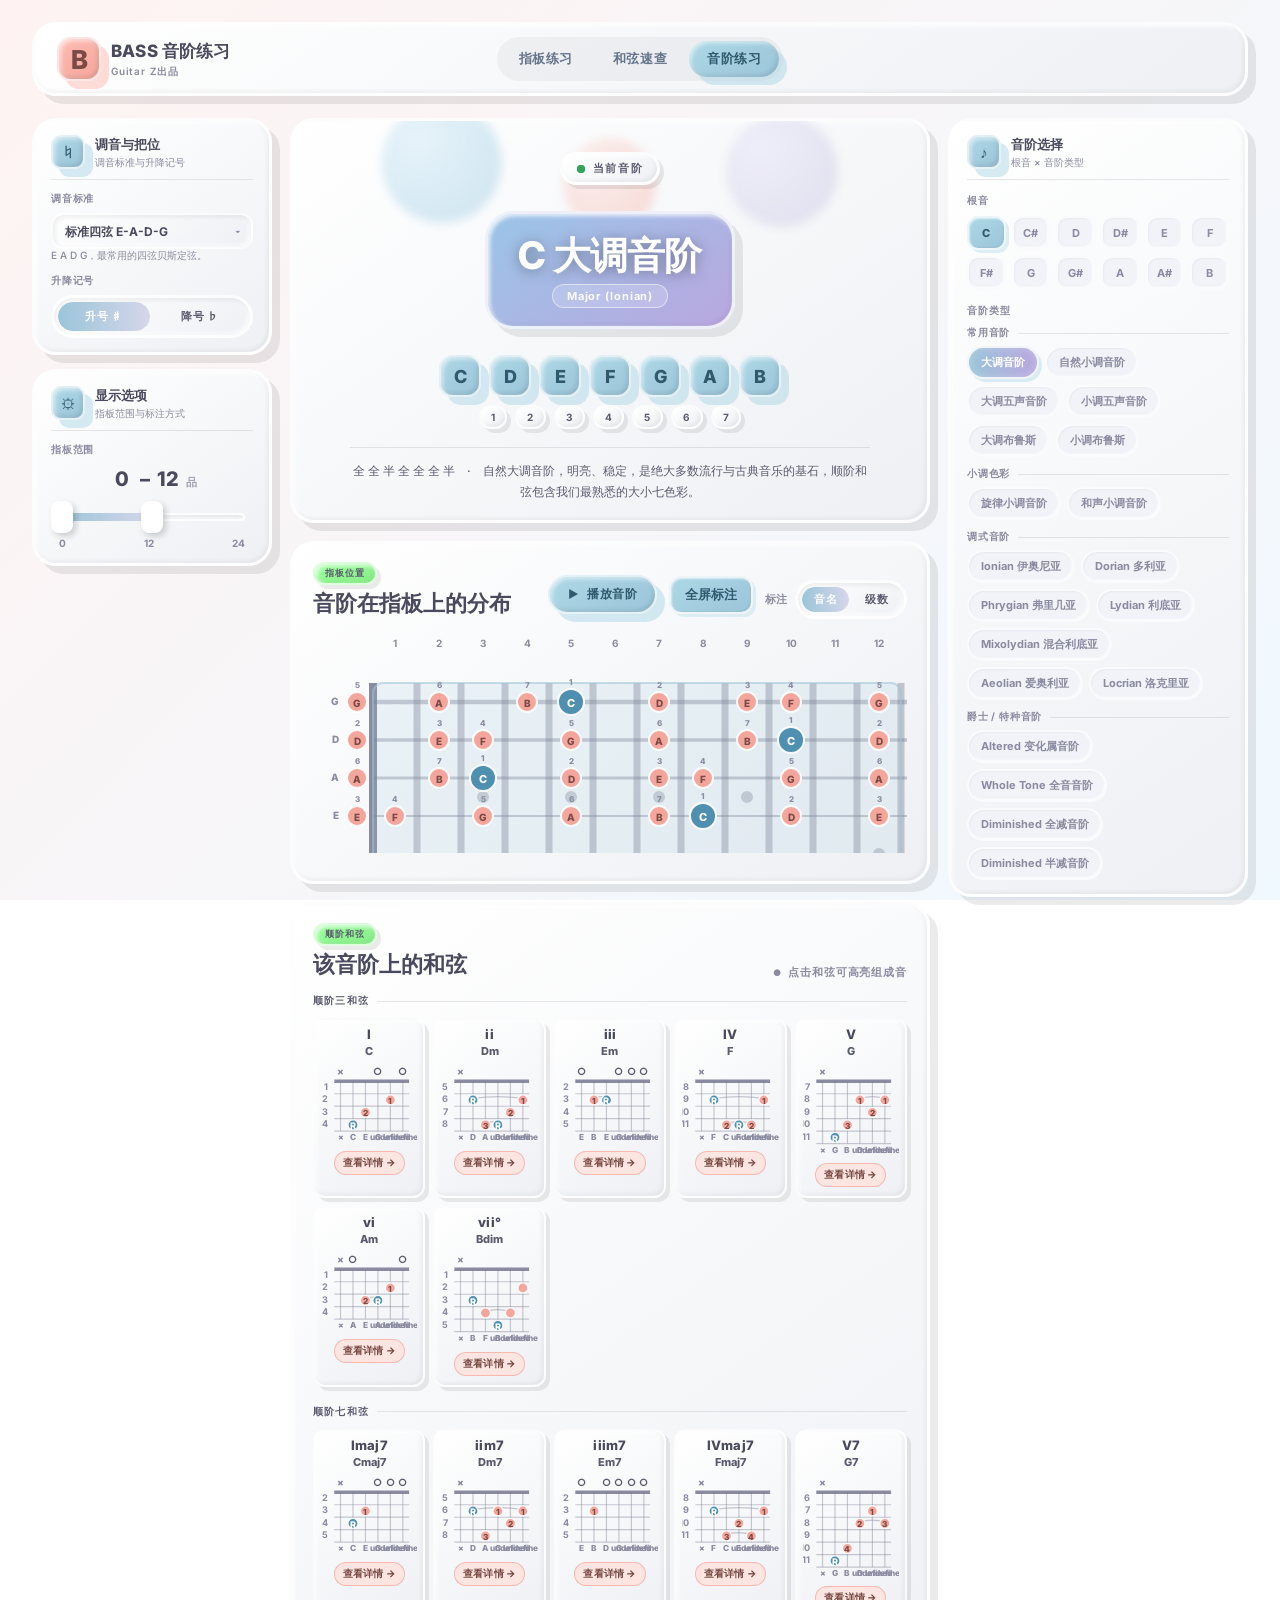
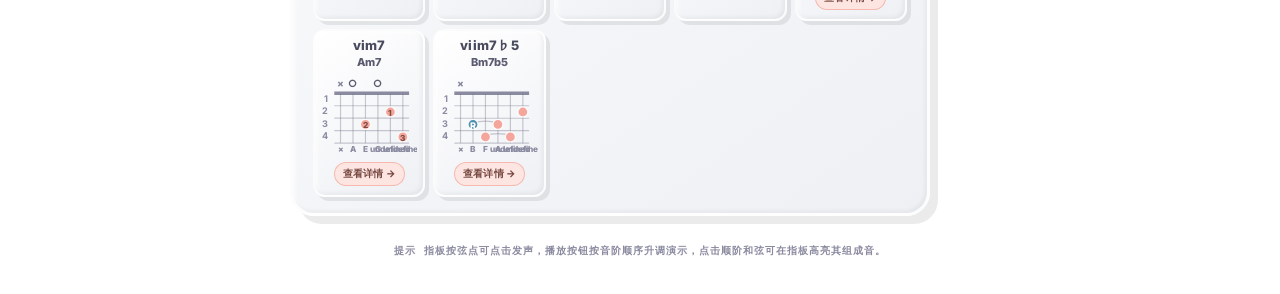
==== scales.html @ ee055e01 "feat: 四弦贝斯指板记忆站（指板/和弦音琶音/音阶三页） - 沿用吉他站交互模式（乱序找音、点按练习、自动评分、限时分模式） - 指板：4 弦标准 E-A-D-G（含空弦和 0–24 品），5 弦" ====
<!doctype html>
<html lang="zh-CN">
  <head>
    <meta charset="UTF-8" />
    <meta name="viewport" content="width=device-width, initial-scale=1.0" />
    <meta name="theme-color" content="#fef3f2" />
    <title>BASS 音阶练习</title>
    <link rel="icon" href="data:image/svg+xml,%3Csvg xmlns='http://www.w3.org/2000/svg' viewBox='0 0 32 32'%3E%3Crect x='1' y='1' width='30' height='30' rx='7' fill='%23fef3f2' stroke='%23cdd3e0' stroke-width='2'/%3E%3Ctext x='16' y='23' text-anchor='middle' font-family='Arial' font-weight='bold' font-size='20' fill='%236fa8c4'%3ES%3C/text%3E%3C/svg%3E" />
    <link rel="preconnect" href="https://fonts.googleapis.com" />
    <link rel="preconnect" href="https://fonts.gstatic.com" crossorigin />
    <link href="https://fonts.googleapis.com/css2?family=Inter:wght@300;400;500;600;700;800&display=swap" rel="stylesheet" />
    <link rel="stylesheet" href="chord-styles.css?v=13" />
    <link rel="stylesheet" href="scale-styles.css?v=6" />
    <link rel="stylesheet" href="fretboard-fullscreen.css?v=4" />
  </head>
  <body>
    <main class="app-shell">
      <header class="topbar reveal fade-in">
        <a class="brand" href="scales.html" aria-label="音阶练习首页">
          <span class="brand-mark" aria-hidden="true">B</span>
          <span>
            <strong>BASS 音阶练习</strong>
            <small>Guitar Z出品</small>
          </span>
        </a>
        <nav class="tool-nav tabs" aria-label="工具导航">
          <a class="tool-tab" href="index.html">指板练习</a>
          <a class="tool-tab" href="chords.html">和弦速查</a>
          <a class="tool-tab active" href="scales.html" aria-current="page">音阶练习</a>
        </nav>
      </header>

      <!-- 三栏布局：左控制 → 中主区 → 右音阶选择 -->
      <div class="chords-layout">
        <!-- 左栏：调音与把位 + 显示选项 -->
        <aside class="layout-left reveal" aria-label="设置">
          <article class="control-card brutal-shadow">
            <div class="control-title-row">
              <div class="control-icon" aria-hidden="true">♮</div>
              <div>
                <h2>调音与把位</h2>
                <p>调音标准与升降记号</p>
              </div>
            </div>
            <div class="setting-block">
              <label class="setting-label" for="tuningSelect">调音标准</label>
              <div class="clay-select-wrap">
                <select id="tuningSelect" class="clay-select" aria-label="调音标准">
                  <option value="standard">标准四弦 E-A-D-G</option>
                  <option value="fiveString">五弦贝斯 B-E-A-D-G</option>
                  <option value="dropD">Drop D · D-A-D-G</option>
                  <option value="lowC">Low C · C-G-D-A</option>
                  <option value="eb">半音降调 · E♭-A♭-D♭-G♭</option>
                </select>
              </div>
              <p class="tuning-desc" id="tuningDesc">E A D G，最常用的四弦贝斯定弦。</p>
            </div>
            <div class="setting-block">
              <span class="setting-label">升降记号</span>
              <div class="segmented" id="accidentalSwitch" role="group" aria-label="升降记号">
                <button type="button" data-acc="sharp" class="active" aria-pressed="true">升号 ♯</button>
                <button type="button" data-acc="flat" aria-pressed="false">降号 ♭</button>
              </div>
            </div>
          </article>

          <article class="control-card brutal-shadow">
            <div class="control-title-row">
              <div class="control-icon" aria-hidden="true">⚙</div>
              <div>
                <h2>显示选项</h2>
                <p>指板范围与标注方式</p>
              </div>
            </div>
            <div class="setting-block">
              <span class="setting-label">指板范围</span>
              <div class="fret-range-slider" role="group" aria-label="指板范围选择">
                <div class="range-values" aria-live="polite">
                  <span id="fretRangeMin">0</span>
                  <span>–</span>
                  <span id="fretRangeMax">12</span>
                  <span>品</span>
                </div>
                <div class="range-track-wrap">
                  <div class="range-track-bg"></div>
                  <div class="range-track-fill" id="fretRangeFill"></div>
                  <input type="range" id="fretRangeMinInput" min="0" max="24" value="0" step="1" aria-label="起始品格" />
                  <input type="range" id="fretRangeMaxInput" min="0" max="24" value="12" step="1" aria-label="结束品格" />
                </div>
                <div class="range-labels">
                  <span>0</span>
                  <span>12</span>
                  <span>24</span>
                </div>
              </div>
            </div>
          </article>
        </aside>

        <!-- 主栏：当前音阶 + 指板 + 顺阶和弦 -->
        <div class="layout-main">
          <!-- 当前音阶主视觉 -->
          <section class="hero-card reveal fade-in brutal-shadow-lg" aria-labelledby="scale-name">
            <div class="hero-orbs" aria-hidden="true">
              <span class="orb orb-1"></span>
              <span class="orb orb-2"></span>
              <span class="orb orb-3"></span>
            </div>
            <p class="eyebrow reveal fade-in stagger-1"><span class="pulse-dot"></span>当前音阶</p>
            <div class="chord-name-card scale-in stagger-2" aria-live="polite">
              <span id="scaleName">C 大调音阶</span>
              <small id="scaleEn">Major (Ionian)</small>
            </div>
            <div class="chord-info">
              <div class="tone-chips" id="noteChips" aria-label="音阶音名"></div>
              <div class="interval-chips" id="degreeChips" aria-label="音阶级数"></div>
            </div>
            <p class="theory-desc" id="theoryDesc"></p>
          </section>

          <!-- 指板图 -->
          <section class="fretboard-section brutal-shadow reveal" aria-labelledby="scale-fretboard-title">
            <div class="section-heading">
              <div>
                <p class="section-kicker" id="fbKicker">指板位置</p>
                <h1 id="scale-fretboard-title">音阶在指板上的分布</h1>
              </div>
              <div class="scale-actions">
                <button class="play-btn brutal-shadow brutal-shadow-hover" id="playButton" type="button" aria-label="播放音阶">
                  <span class="play-icon" aria-hidden="true">▶</span>
                  <span class="play-label">播放音阶</span>
                </button>
                <button class="fb-fullscreen-btn brutal-shadow brutal-shadow-hover" id="fbFullscreenBtn" type="button" aria-label="全屏标注">
                  全屏标注
                </button>
                <div class="fretboard-label-switch">
                  <span class="fretboard-label-title">标注</span>
                  <div class="segmented" id="labelSwitch" role="group" aria-label="指板标注方式">
                    <button type="button" data-label="note" class="active" aria-pressed="true">音名</button>
                    <button type="button" data-label="degree" aria-pressed="false">级数</button>
                  </div>
                </div>
              </div>
            </div>

            <div class="fretboard-scroll" id="fretboardScroll" tabindex="0" aria-label="吉他指板，可横向滚动，点击任意位置发声">
              <div class="fretboard-wrap">
                <div class="fret-numbers" id="fretNumbers"></div>
                <div class="fretboard" id="scaleFretboard"></div>
              </div>
            </div>
          </section>

          <!-- 顺阶和弦 -->
          <section class="fretboard-section diatonic-section brutal-shadow reveal" aria-labelledby="diatonic-title">
            <div class="section-heading">
              <div>
                <p class="section-kicker">顺阶和弦</p>
                <h1 id="diatonic-title">该音阶上的和弦</h1>
              </div>
              <div class="answer-status" id="diatonicHint" aria-live="polite">
                <span aria-hidden="true">●</span>
                <span id="diatonicHintText">点击和弦可高亮组成音</span>
              </div>
            </div>

            <div class="diatonic-block">
              <h2 class="diatonic-subtitle">顺阶三和弦</h2>
              <div class="diatonic-grid" id="triadGrid" aria-label="顺阶三和弦"></div>
            </div>
            <div class="diatonic-block">
              <h2 class="diatonic-subtitle">顺阶七和弦</h2>
              <div class="diatonic-grid" id="seventhGrid" aria-label="顺阶七和弦"></div>
            </div>
          </section>
        </div>

        <!-- 右栏：音阶选择（根音 × 音阶类型） -->
        <aside class="layout-right reveal" aria-label="音阶选择">
          <article class="control-card chords-list-card brutal-shadow">
            <div class="control-title-row">
              <div class="control-icon" aria-hidden="true">♪</div>
              <div>
                <h2>音阶选择</h2>
                <p>根音 × 音阶类型</p>
              </div>
            </div>
            <div class="selector-block">
              <span class="selector-label">根音</span>
              <div class="root-buttons" id="rootButtons" role="group" aria-label="根音选择"></div>
            </div>
            <div class="selector-block">
              <span class="selector-label">音阶类型</span>
              <div class="type-groups" id="scaleGroups"></div>
            </div>
          </article>
        </aside>
      </div>

      <footer class="reveal fade-in">
        <span>提示</span>
        指板按弦点可点击发声，播放按钮按音阶顺序升调演示，点击顺阶和弦可在指板高亮其组成音。
      </footer>
    </main>

    <script src="chord-engine.js?v=3"></script>
    <script src="scale-app.js?v=11"></script>
    <script src="fretboard-annotate.js?v=7"></script>
    <script>
      // 全屏标注入口
      (function () {
        var btn = document.getElementById('fbFullscreenBtn');
        if (!btn || !window.FretboardAnnotate) return;
        btn.addEventListener('click', function () {
          var svg = document.querySelector('#scaleFretboard svg');
          if (!svg) return;
          var titleEl = document.getElementById('scaleName');
          var title = titleEl ? titleEl.textContent.trim() : '音阶在指板上的分布';
          window.FretboardAnnotate.open(svg, title);
        });
      })();

      // 滚动触发入场动画：进入视口时添加 .in-view（播放一次）
      (function () {
        var nodes = document.querySelectorAll('.reveal');
        var reduce = window.matchMedia('(prefers-reduced-motion: reduce)').matches;
        if (reduce || !('IntersectionObserver' in window)) {
          nodes.forEach(function (el) { el.classList.add('in-view'); });
          return;
        }
        var io = new IntersectionObserver(function (entries) {
          entries.forEach(function (entry) {
            if (entry.isIntersecting) {
              entry.target.classList.add('in-view');
              io.unobserve(entry.target);
            }
          });
        }, { threshold: 0.12, rootMargin: '0px 0px -6% 0px' });
        nodes.forEach(function (el) { io.observe(el); });
      })();
    </script>
  </body>
</html>
---- chord-styles.css ----
/* ============================================================
   GUITAR 和弦速查 — Claymorphism 黏土拟态浅色主题
   与「GUITAR 指板记忆」（styles.css）保持同一套设计语言：
   浅桃→浅蓝页面渐变 + 白→浅灰中性黏土卡片 + 四色柔和彩色黏土
   （柔桃 / 宝宝蓝 / 薄荷 / 丁香）
   双重阴影 + 大圆角 + 3px 白边；hover 上浮、active 下压。
   ============================================================ */

:root {
  color-scheme: light;

  /* 页面背景：浅桃 → 浅蓝 */
  --bg: linear-gradient(135deg, #fef3f2 0%, #f0f9ff 100%);

  /* 中性黏土（卡片 / 导航栏基础） */
  --surface: linear-gradient(145deg, #ffffff, #eef0f4);

  /* 四种柔和低饱和彩色黏土 */
  --surface-pink: linear-gradient(145deg, #FDBCB4, #f5a69c);
  --surface-blue: linear-gradient(145deg, #ADD8E6, #9bc5d9);
  --surface-mint: linear-gradient(145deg, #98FF98, #88ef88);
  --surface-lilac: linear-gradient(145deg, #E6E6FA, #d6d6ea);

  --clay-border: 3px solid rgba(255, 255, 255, 0.8);
  --clay-border-sm: 2px solid rgba(255, 255, 255, 0.7);

  --shadow-clay:
    8px 8px 0 rgba(0, 0, 0, 0.08),
    inset -2px -2px 4px rgba(0, 0, 0, 0.05),
    inset 2px 2px 4px rgba(255, 255, 255, 0.8);
  --shadow-clay-lift:
    10px 10px 0 rgba(0, 0, 0, 0.08),
    inset -2px -2px 4px rgba(0, 0, 0, 0.05),
    inset 2px 2px 4px rgba(255, 255, 255, 0.8);
  --shadow-clay-sm:
    4px 4px 0 rgba(0, 0, 0, 0.08),
    inset -2px -2px 4px rgba(0, 0, 0, 0.05),
    inset 2px 2px 4px rgba(255, 255, 255, 0.8);

  --shadow-clay-pink:
    8px 8px 0 rgba(253, 188, 180, 0.5),
    inset -2px -2px 4px rgba(0, 0, 0, 0.1),
    inset 2px 2px 4px rgba(255, 255, 255, 0.6);
  --shadow-clay-blue:
    8px 8px 0 rgba(173, 216, 230, 0.5),
    inset -2px -2px 4px rgba(0, 0, 0, 0.1),
    inset 2px 2px 4px rgba(255, 255, 255, 0.6);
  --shadow-clay-mint:
    8px 8px 0 rgba(152, 255, 152, 0.5),
    inset -2px -2px 4px rgba(0, 0, 0, 0.1),
    inset 2px 2px 4px rgba(255, 255, 255, 0.6);
  --shadow-clay-lilac:
    8px 8px 0 rgba(230, 230, 250, 0.5),
    inset -2px -2px 4px rgba(0, 0, 0, 0.1),
    inset 2px 2px 4px rgba(255, 255, 255, 0.6);

  /* 文字（深灰，绝不用白字） */
  --text: #4a4a5e;
  --text-2: #5b5b70;
  --text-3: #8a8aa0;

  /* 强调色 */
  --blue: #6fa8c4;
  --blue-400: #4f8fb0;
  --purple: #a855f7;
  --purple-400: #8b3fd1;
  --pink: #f5a69c;
  --green: #2fa45a;

  /* 和弦图用色 */
  --root-fill: #4f8fb0;      /* 根音点：深蓝 */
  --tone-fill: #f5a69c;      /* 和弦音点：柔桃 */
  --tone-ink: #7a4a44;
  --diagram-line: rgba(120, 120, 140, 0.4);
  --nut-fill: #8a8aa0;

  --radius-card: 24px;
  --radius-btn: 18px;
  --radius-pill: 999px;

  --font: "Inter", "PingFang SC", "Microsoft YaHei", "Hiragino Sans GB", sans-serif;
}

* { box-sizing: border-box; }

html { scroll-behavior: smooth; }

body {
  margin: 0;
  min-width: 320px;
  max-width: 100%;
  overflow-x: hidden;
  min-height: 100vh;
  color: var(--text-2);
  background: var(--bg);
  background-attachment: fixed;
  font-family: var(--font);
  font-weight: 500;
  -webkit-font-smoothing: antialiased;
  text-rendering: optimizeLegibility;
}

button, input, select { font: inherit; }
button { color: inherit; cursor: pointer; }
[hidden] { display: none !important; }

.sr-only {
  position: absolute; width: 1px; height: 1px; padding: 0; margin: -1px;
  overflow: hidden; clip: rect(0, 0, 0, 0); white-space: nowrap; border: 0;
}

.brutal-shadow { box-shadow: var(--shadow-clay); }
.brutal-shadow-lg { box-shadow: var(--shadow-clay); }
.brutal-shadow-hover { transition: transform .25s ease, box-shadow .25s ease; }

.app-shell {
  position: relative;
  width: 100%;
  max-width: 100%;
  margin: 0;
  padding: 22px 32px 24px;
}

/* ===================== 顶栏 ===================== */
.topbar {
  display: grid;
  grid-template-columns: 1fr auto 1fr;
  align-items: center;
  gap: 8px;
  min-height: 54px;
  padding: 9px 16px;
  margin-bottom: 18px;
  background: var(--surface);
  border: var(--clay-border);
  border-radius: var(--radius-card);
  box-shadow: var(--shadow-clay);
}
.brand { justify-self: start; }
.tool-nav { justify-self: center; }

.brand {
  display: flex;
  gap: 10px;
  align-items: center;
  color: var(--text);
  text-decoration: none;
}

.brand-mark {
  display: grid;
  width: 36px;
  height: 36px;
  place-items: center;
  color: #7a4a44;
  background: var(--surface-pink);
  border: var(--clay-border-sm);
  border-radius: 12px;
  font-size: 20px;
  font-weight: 800;
  box-shadow: var(--shadow-clay-pink);
}

.brand strong, .brand small { display: block; }
.brand strong { font-size: 14px; font-weight: 800; letter-spacing: 0.01em; color: var(--text); }
.brand small { margin-top: 2px; font-size: 9px; font-weight: 600; color: var(--text-3); letter-spacing: 0.08em; }

.tool-nav { display: flex; align-items: center; gap: 8px; }
.tool-link {
  display: inline-flex;
  align-items: center;
  gap: 6px;
  padding: 8px 14px;
  color: #2f5a6e;
  background: var(--surface-blue);
  border: var(--clay-border-sm);
  border-radius: var(--radius-pill);
  font-size: 11px;
  font-weight: 700;
  letter-spacing: 0.04em;
  text-decoration: none;
  box-shadow: var(--shadow-clay-blue);
  transition: transform .2s ease, box-shadow .2s ease, filter .2s ease;
}
.tool-link:hover { transform: translateY(-2px); filter: brightness(1.05); }
.tool-link:active { transform: translateY(1px); }
.tool-link:focus-visible { outline: 3px solid var(--purple-400); outline-offset: 2px; }

/* 顶栏双 Tab 切换器（指板练习 ↔ 和弦速查） */
.tool-nav.tabs {
  gap: 4px;
  padding: 4px;
  margin-right: 0;
  background: rgba(15, 23, 42, 0.04);
  border-radius: var(--radius-pill);
}
.tool-tab {
  display: inline-flex;
  align-items: center;
  justify-content: center;
  padding: 7px 16px;
  border-radius: var(--radius-pill);
  font-size: 12px;
  font-weight: 700;
  letter-spacing: 0.04em;
  color: #64748b;
  text-decoration: none;
  white-space: nowrap;
  transition: transform .2s ease, box-shadow .2s ease, filter .2s ease, background .2s ease, color .2s ease;
}
.tool-tab:hover { color: #2f5a6e; }
.tool-tab.active {
  color: #2f5a6e;
  background: var(--surface-blue);
  box-shadow: var(--shadow-clay-blue);
}
.tool-tab.active:hover { filter: brightness(1.05); }
.tool-tab:active { transform: translateY(1px); }
.tool-tab:focus-visible { outline: 3px solid var(--purple-400); outline-offset: 2px; }

@media (min-width: 1041px) {
  .topbar { min-height: 72px; padding: 12px 22px; margin-bottom: 22px; }
  .brand-mark { width: 44px; height: 44px; font-size: 26px; border-radius: 14px; }
  .brand strong { font-size: 17px; }
  .brand small { font-size: 10px; }
  .tool-link { padding: 9px 16px; font-size: 12px; }
  .tool-tab { padding: 9px 18px; font-size: 13px; }

  /* 三栏：随屏加宽放大侧栏与间距，与指板练习页保持同一套布局逻辑 */
  .chords-layout { grid-template-columns: minmax(260px, 300px) minmax(0, 1fr) minmax(260px, 300px); gap: 24px; }
  .layout-left { gap: 16px; }
  .control-card { padding: 16px 18px 14px; }
  .control-card h2 { font-size: 15px; }
  .section-heading h1 { font-size: 28px; }
  .fretboard-section { padding: 20px 26px 20px; }
}

/* 超宽屏：增加外边距呼吸感，并适度放大侧栏，与指板练习页一致 */
@media (min-width: 1600px) {
  .app-shell { padding: 26px 48px 28px; }
  .chords-layout { grid-template-columns: minmax(300px, 340px) minmax(0, 1fr) minmax(300px, 340px); gap: 32px; }
  .section-heading h1 { font-size: 32px; }
}

/* ===================== 当前和弦 Hero ===================== */
.chord-hero {
  position: relative;
  padding: 6px 0 18px;
  text-align: center;
  overflow: visible;
}

.hero-orbs {
  position: absolute;
  left: 0; right: 0; top: -30px;
  height: 320px;
  pointer-events: none;
  z-index: 0;
}
.orb {
  position: absolute;
  border-radius: 50%;
  filter: blur(5px);
  opacity: 0.5;
  will-change: transform;
}
.orb-1 { width: 120px; height: 120px; left: 14%; top: 10px; background: radial-gradient(circle at 30% 30%, #cfe8f5, #aed6ea 70%); animation: float 6s ease-in-out infinite; }
.orb-2 { width: 92px; height: 92px; left: 50%; margin-left: -46px; top: 46px; background: radial-gradient(circle at 30% 30%, #fbe0db, #f5c4bb 70%); animation: float 7s ease-in-out infinite 0.6s; }
.orb-3 { width: 112px; height: 112px; right: 14%; top: 22px; background: radial-gradient(circle at 30% 30%, #e4e2f7, #d2cfe9 70%); animation: float 6.5s ease-in-out infinite 1.2s; }

.eyebrow {
  position: relative;
  z-index: 1;
  display: inline-flex;
  align-items: center;
  gap: 8px;
  margin-bottom: 14px;
  padding: 6px 14px;
  color: var(--text-2);
  background: var(--surface);
  border: var(--clay-border);
  border-radius: var(--radius-pill);
  box-shadow: var(--shadow-clay-sm);
  font-size: 11px;
  font-weight: 700;
  letter-spacing: 0.14em;
  text-transform: uppercase;
}

.pulse-dot {
  display: inline-block;
  width: 8px; height: 8px;
  border-radius: 50%;
  background: var(--green);
  position: relative;
}
.pulse-dot::after {
  content: "";
  position: absolute;
  inset: 0;
  border-radius: 50%;
  background: var(--green);
  animation: pulse-ring 1.6s ease-out infinite;
}

.chord-name-card {
  position: relative;
  z-index: 1;
  display: inline-flex;
  flex-direction: column;
  align-items: center;
  justify-content: center;
  min-width: 300px;
  padding: 26px 44px 22px;
  color: #fff;
  background: linear-gradient(145deg, #9bc5e8, #b9a7e0);
  border: var(--clay-border);
  border-radius: 28px;
  box-shadow: var(--shadow-clay);
  transition: transform .3s ease, box-shadow .3s ease;
}
.chord-name-card:hover {
  transform: translateY(-6px) scale(1.02);
  box-shadow: var(--shadow-clay-lift);
}
.chord-name-card span {
  font-family: var(--font);
  font-size: 56px;
  line-height: 1;
  font-weight: 800;
  letter-spacing: -0.02em;
  text-shadow: 0 2px 14px rgba(0, 0, 0, 0.35);
}
.chord-name-card small {
  margin-top: 10px;
  padding: 4px 14px;
  color: rgba(255, 255, 255, 0.92);
  background: rgba(255, 255, 255, 0.18);
  border: 1px solid rgba(255, 255, 255, 0.5);
  border-radius: var(--radius-pill);
  font-size: 12px;
  font-weight: 700;
  letter-spacing: 0.1em;
}
.chord-name-card.pop span { animation: chord-pop 320ms ease; }

.chord-info {
  position: relative;
  z-index: 1;
  display: flex;
  flex-direction: column;
  align-items: center;
  gap: 8px;
  margin-top: 14px;
}

.tone-chips, .interval-chips { display: flex; flex-wrap: wrap; justify-content: center; gap: 8px; }
.tone-chips .chip {
  display: grid;
  place-items: center;
  min-width: 42px;
  height: 42px;
  padding: 0 12px;
  color: #2f5a6e;
  background: var(--surface-blue);
  border: var(--clay-border-sm);
  border-radius: 14px;
  font-weight: 800;
  font-size: 18px;
  box-shadow: var(--shadow-clay-blue);
}
.interval-chips .chip {
  padding: 4px 10px;
  color: var(--text-2);
  background: var(--surface);
  border: var(--clay-border-sm);
  border-radius: var(--radius-pill);
  font-size: 10px;
  font-weight: 700;
  letter-spacing: 0.06em;
  box-shadow: var(--shadow-clay-sm);
}

/* ===================== 三栏布局（oolimo 风格） ===================== */
/* DOM 顺序：左控制 → 中主区 → 右和弦种类 → 理论（桌面理论置于主栏下方，移动端置于末尾） */
.chords-layout {
  display: grid;
  gap: 18px;
  align-items: start;
  grid-template-columns: minmax(220px, 240px) minmax(0, 1fr) minmax(280px, 300px);
  grid-template-areas:
    "left main right";
}

.layout-left {
  grid-area: left;
  display: grid;
  gap: 14px;
  align-self: start;
  position: sticky;
  top: 16px;
}

.layout-main {
  grid-area: main;
  display: flex;
  flex-direction: column;
  gap: 18px;
  min-width: 0;
}

.layout-right {
  grid-area: right;
  align-self: start;
  position: sticky;
  top: 16px;
}

/* 当前和弦 Hero 卡（置于主栏顶部） */
.hero-card {
  position: relative;
  display: flex;
  flex-direction: column;
  align-items: center;
  gap: 12px;
  padding: 20px 18px 18px;
  overflow: hidden;
  background: var(--surface);
  border: var(--clay-border);
  border-radius: var(--radius-card);
  box-shadow: var(--shadow-clay);
  transition: box-shadow .3s ease;
}
.hero-card:hover { box-shadow: var(--shadow-clay-lift); }
.hero-card .hero-orbs { position: absolute; left: 0; right: 0; top: -28px; height: 180px; z-index: 0; pointer-events: none; }
.hero-card .eyebrow { z-index: 1; }
.hero-card .chord-name-card { z-index: 1; min-width: 0; padding: 22px 38px 18px; }
.hero-card .chord-info { z-index: 1; }

/* 右栏：和弦种类卡片（列表较长时内部滚动） */
.chords-list-card {
  max-height: calc(100vh - 32px);
  overflow-y: auto;
  scrollbar-width: thin;
  scrollbar-color: var(--text-3) transparent;
}
.chords-list-card::-webkit-scrollbar { width: 8px; }
.chords-list-card::-webkit-scrollbar-thumb { background: rgba(120, 120, 140, 0.35); border-radius: var(--radius-pill); }
.chords-list-card .selector-block:first-of-type { margin-top: 12px; }
/* 右栏空间较窄，根音按钮稍紧凑（仍保持一行 12 个） */
.layout-right .root-btn { padding: 8px 0; font-size: 11px; border-radius: 11px; }

/* ===================== 控制卡片（侧栏） ===================== */
.control-card {
  position: relative;
  padding: 14px 16px 14px;
  overflow: hidden;
  background: var(--surface);
  border: var(--clay-border);
  border-radius: var(--radius-card);
  box-shadow: var(--shadow-clay);
  display: flex;
  flex-direction: column;
  transition: opacity .7s ease, transform .7s ease, translate .3s ease,
              box-shadow .3s ease, border-color .3s ease;
}
.control-card:hover {
  translate: 0 -6px;
  box-shadow: var(--shadow-clay-lift);
  border-color: rgba(255, 255, 255, 0.95);
}

.control-title-row {
  display: grid;
  grid-template-columns: 34px 1fr;
  gap: 10px;
  align-items: center;
  padding-bottom: 10px;
  border-bottom: 1px solid rgba(120, 120, 140, 0.18);
}
.control-icon {
  display: grid;
  width: 34px; height: 34px;
  place-items: center;
  color: #2f5a6e;
  background: var(--surface-blue);
  border: var(--clay-border-sm);
  border-radius: 10px;
  font-size: 15px;
  box-shadow: var(--shadow-clay-blue);
}
.control-card h2 { margin: 0 0 2px; font-size: 13px; font-weight: 700; color: var(--text); }
.control-card p { margin: 0; font-size: 10px; font-weight: 500; color: var(--text-3); line-height: 1.3; }

.setting-block { margin-top: 12px; }
.setting-block:first-of-type { margin-top: 10px; }
.setting-label {
  display: block;
  margin-bottom: 7px;
  font-size: 10px;
  font-weight: 700;
  text-transform: uppercase;
  letter-spacing: 0.08em;
  color: var(--text-3);
}
.tuning-desc { margin: 8px 0 0; font-size: 10px; font-weight: 500; line-height: 1.45; color: var(--text-3); }

/* 黏土下拉 */
.clay-select-wrap { position: relative; }
.clay-select {
  appearance: none;
  -webkit-appearance: none;
  width: 100%;
  height: 36px;
  padding: 0 34px 0 12px;
  color: var(--text);
  background: var(--surface);
  border: var(--clay-border-sm);
  border-radius: 12px;
  font-size: 12px;
  font-weight: 700;
  cursor: pointer;
  box-shadow: inset 2px 2px 5px rgba(0, 0, 0, 0.07), inset -2px -2px 5px rgba(255, 255, 255, 0.8);
  outline: none;
}
.clay-select:focus-visible { outline: 3px solid var(--purple-400); outline-offset: 2px; }
.clay-select-wrap::after {
  content: "▾";
  position: absolute;
  top: 50%;
  right: 12px;
  transform: translateY(-50%);
  color: var(--text-3);
  font-size: 11px;
  pointer-events: none;
}

/* 分段控件（左右手 / 升降号 / 视图） */
.segmented {
  display: flex;
  padding: 4px;
  gap: 4px;
  background: var(--surface);
  border: var(--clay-border);
  border-radius: var(--radius-pill);
  box-shadow: inset 2px 2px 5px rgba(0, 0, 0, 0.07), inset -2px -2px 5px rgba(255, 255, 255, 0.8);
}
.segmented button {
  position: relative;
  overflow: hidden;
  z-index: 0;
  flex: 1 1 0;
  min-width: 0;
  padding: 7px 8px;
  background: transparent;
  border: 0;
  border-radius: var(--radius-pill);
  cursor: pointer;
  font-size: 11px;
  font-weight: 700;
  letter-spacing: 0.04em;
  color: var(--text-2);
  white-space: nowrap;
  transition: color .3s ease;
}
.segmented button::before {
  content: "";
  position: absolute;
  inset: 0;
  background: linear-gradient(90deg, #9bc5d9, #d6d6ea);
  border-radius: var(--radius-pill);
  transform: scaleX(0);
  transform-origin: left;
  transition: transform .3s ease;
  z-index: -1;
}
.segmented button:hover { color: var(--text); }
.segmented button:hover::before { transform: scaleX(1); }
.segmented button.active { color: #fff; }
.segmented button.active::before { transform: scaleX(1); }

/* 视图切换：两列并排大按钮 */
.view-switch-two-col {
  display: grid;
  grid-template-columns: 1fr 1fr;
  padding: 5px;
  gap: 6px;
  border-radius: 16px;
}
.view-switch-two-col button {
  display: flex;
  align-items: center;
  justify-content: center;
  min-height: 44px;
  padding: 8px 10px;
  border-radius: 12px;
  font-size: 12px;
  font-weight: 700;
  line-height: 1.25;
  text-align: center;
  white-space: normal;
}
.segmented button:focus-visible { outline: 3px solid var(--purple-400); outline-offset: 2px; }

/* ===================== 选择卡片 ===================== */
.selector-section {
  padding: 16px 20px 18px;
  background: var(--surface);
  border: var(--clay-border);
  border-radius: 24px;
  box-shadow: var(--shadow-clay);
}

.section-heading {
  display: flex;
  align-items: flex-end;
  justify-content: space-between;
  gap: 12px;
  margin-bottom: 14px;
  flex-wrap: wrap;
}
.section-kicker {
  display: inline-block;
  margin: 0 0 4px;
  padding: 3px 10px;
  color: var(--text-2);
  background: var(--surface-mint);
  border: var(--clay-border-sm);
  border-radius: var(--radius-pill);
  font-size: 9px;
  font-weight: 700;
  letter-spacing: 0.12em;
  text-transform: uppercase;
  box-shadow: var(--shadow-clay-sm);
}
.section-heading h1 {
  margin: 0;
  font-size: 22px;
  font-weight: 800;
  color: var(--text);
}

.selector-block { margin-top: 14px; }
.selector-block:first-of-type { margin-top: 4px; }
.selector-label {
  display: block;
  margin-bottom: 8px;
  font-size: 10px;
  font-weight: 700;
  text-transform: uppercase;
  letter-spacing: 0.1em;
  color: var(--text-3);
}

/* 根音按钮：12 个拆为两行（每行 6 个） */
.root-buttons {
  display: grid;
  grid-template-columns: repeat(6, 1fr);
  gap: 6px;
}
.root-btn {
  appearance: none;
  -webkit-appearance: none;
  position: relative;
  padding: 9px 0;
  background: #f1f3f8;
  border: 2px solid rgba(255, 255, 255, 0.7);
  border-radius: 12px;
  font-size: 12px;
  font-weight: 700;
  color: var(--text-3);
  cursor: pointer;
  box-shadow: inset 1px 1px 2px rgba(0, 0, 0, 0.04), inset -1px -1px 2px rgba(255, 255, 255, 0.85);
  transition: transform .15s ease, box-shadow .2s ease, background .2s ease, color .2s ease;
  touch-action: manipulation;
  -webkit-tap-highlight-color: transparent;
  user-select: none;
}
.root-btn:hover { transform: translateY(-2px); color: var(--text-2); }
.root-btn:active { transform: translateY(1px); }
.root-btn.active {
  color: #2f5a6e;
  font-weight: 800;
  background: linear-gradient(145deg, #ADD8E6, #9bc5d9);
  border-color: rgba(255, 255, 255, 0.8);
  box-shadow: 3px 3px 0 rgba(173, 216, 230, 0.4), inset -1px -1px 2px rgba(0, 0, 0, 0.06), inset 1px 1px 2px rgba(255, 255, 255, 0.6);
}
.root-btn:focus-visible { outline: 3px solid var(--purple-400); outline-offset: 2px; }

/* 和弦类型分组 */
.type-groups { display: flex; flex-direction: column; gap: 10px; }
.type-group-head {
  display: flex;
  align-items: center;
  gap: 8px;
  margin-bottom: 6px;
}
.type-group-head span {
  font-size: 10px;
  font-weight: 700;
  letter-spacing: 0.08em;
  text-transform: uppercase;
  color: var(--text-3);
}
.type-group-head::after {
  content: "";
  flex: 1;
  height: 1px;
  background: rgba(120, 120, 140, 0.18);
}
.type-group-btns { display: flex; flex-wrap: wrap; gap: 6px; }
.type-btn {
  appearance: none;
  -webkit-appearance: none;
  padding: 7px 12px;
  background: #f1f3f8;
  border: 2px solid rgba(255, 255, 255, 0.7);
  border-radius: var(--radius-pill);
  font-size: 11px;
  font-weight: 700;
  color: var(--text-3);
  cursor: pointer;
  box-shadow: inset 1px 1px 2px rgba(0, 0, 0, 0.04), inset -1px -1px 2px rgba(255, 255, 255, 0.85);
  transition: transform .15s ease, box-shadow .2s ease, background .2s ease, color .2s ease;
  touch-action: manipulation;
  -webkit-tap-highlight-color: transparent;
  user-select: none;
}
.type-btn:hover { transform: translateY(-2px); color: var(--text-2); }
.type-btn:active { transform: translateY(1px); }
.type-btn.active {
  color: #fff;
  background: linear-gradient(90deg, #9bc5d9, #b9a7e0);
  border-color: rgba(255, 255, 255, 0.85);
  box-shadow: 3px 3px 0 rgba(173, 216, 230, 0.45), inset 0 0 8px rgba(255, 255, 255, 0.25);
}
.type-btn:focus-visible { outline: 3px solid var(--purple-400); outline-offset: 2px; }

/* ===================== 指法图卡片 ===================== */
.fretboard-section {
  position: relative;
  padding: 16px 20px 16px;
  background: var(--surface);
  border: var(--clay-border);
  border-radius: 24px;
  box-shadow: var(--shadow-clay);
}

.answer-status {
  display: flex;
  align-items: center;
  gap: 6px;
  font-size: 11px;
  font-weight: 700;
  text-transform: uppercase;
  letter-spacing: 0.08em;
  color: var(--text-3);
}
.answer-status > span:first-child { color: var(--text-3); font-size: 9px; }
.answer-status.visible { color: var(--green); }
.answer-status.visible > span:first-child { color: var(--green); }

/* 变体分组（oolimo 风格 MUST KNOW / OPEN / MOVEABLE / CAPO） */
.voicing-section { margin-top: 14px; }
.voicing-section + .voicing-section { margin-top: 20px; }
.voicing-section-title {
  display: flex;
  align-items: center;
  gap: 8px;
  margin: 0 0 10px;
  font-size: 10px;
  font-weight: 800;
  letter-spacing: 0.12em;
  text-transform: uppercase;
  color: var(--text-2);
}
.voicing-section-title::after {
  content: "";
  flex: 1;
  height: 1px;
  background: rgba(120, 120, 140, 0.18);
}
.voicing-section-count {
  padding: 2px 8px;
  color: var(--text-3);
  background: var(--surface);
  border: var(--clay-border-sm);
  border-radius: var(--radius-pill);
  font-size: 9px;
  font-weight: 800;
  box-shadow: var(--shadow-clay-sm);
}

/* 变体网格 */
.voicing-grid {
  display: grid;
  grid-template-columns: repeat(5, minmax(0, 1fr));
  gap: 8px;
  margin-top: 4px;
}
.voicing-card {
  display: flex;
  flex-direction: column;
  align-items: center;
  justify-content: center;
  margin: 0;
  padding: 10px 8px;
  width: 100%;
  min-width: 0;
  background: var(--surface);
  border: var(--clay-border-sm);
  border-radius: 12px;
  box-shadow: var(--shadow-clay-sm);
  transition: translate .25s ease, box-shadow .25s ease;
}
.voicing-card:hover { translate: 0 -4px; box-shadow: var(--shadow-clay); }
.voicing-shape-tag {
  margin-top: 8px;
  font-size: 12px;
  font-weight: 600;
  letter-spacing: .04em;
  color: var(--accent, #6b7bbd);
  background: color-mix(in srgb, var(--accent, #6b7bbd) 12%, transparent);
  border-radius: 999px;
  padding: 2px 10px;
}
.chord-diagram {
  margin: 0;
  width: 100%;
  max-width: 100%;
  line-height: 0;
  display: flex;
  justify-content: center;
}
.chord-diagram svg {
  width: 100%;
  height: auto;
  max-width: 150px; /* 放大：原 110px，删除说明文字后让指法图更大 */
}

/* SVG 内文本（放大后字号同步上调，保持清晰） */
.diagram-fretnum { font-family: var(--font); font-size: 11px; font-weight: 700; fill: var(--text-3); }
.diagram-stringname { font-family: var(--font); font-size: 10px; font-weight: 800; fill: var(--text-3); }
.diagram-root { font-family: var(--font); font-size: 11px; font-weight: 800; fill: #ffffff; }
.diagram-finger { font-family: var(--font); font-size: 10px; font-weight: 800; fill: var(--tone-ink); }
.diagram-open { font-family: var(--font); font-size: 12px; font-weight: 800; fill: var(--text-2); }
.diagram-mute { font-family: var(--font); font-size: 12px; font-weight: 800; fill: var(--text-3); }

/* 全指板图（横向滚动 + 分段动态加载） */
.fretboard-scroll {
  margin-top: 4px;
  display: flex;
  align-items: stretch;
  overflow-x: auto;
  padding: 4px 4px 8px;
  scrollbar-color: var(--text-3) transparent;
  scrollbar-width: thin;
  -webkit-overflow-scrolling: touch;
  scroll-behavior: smooth;
}
.fretboard-part { flex: 0 0 auto; }
.fretboard-part svg { display: block; }
.fretboard-more {
  flex: 0 0 auto;
  min-width: 150px;
  display: flex;
  flex-direction: column;
  align-items: center;
  justify-content: center;
  gap: 8px;
  padding: 0 18px;
  color: var(--text-3);
  font-size: 11px;
  font-weight: 700;
  text-align: center;
  border-left: 1px dashed rgba(120, 120, 140, 0.45);
}
.fretboard-more-arrow { font-size: 13px; }
.fretboard-more-text { letter-spacing: 0.5px; }
.fretboard-scroll::-webkit-scrollbar { height: 10px; }
.fretboard-scroll::-webkit-scrollbar-thumb { background: rgba(120, 120, 140, 0.4); border-radius: var(--radius-pill); }
.full-fretboard svg { display: block; }

/* 指板标记切换（级数 / 音名） */
.fretboard-label-switch {
  display: flex;
  align-items: center;
  justify-content: center;
  gap: 10px;
  margin-top: 10px;
}
.fretboard-label-title { font-size: 11px; font-weight: 700; color: var(--text-3); }
.fretboard-label-switch .segmented button { padding: 5px 12px; }
.diagram-fb-label { font-family: var(--font); font-size: 10px; font-weight: 800; fill: var(--tone-ink); }

/* 指板点击发声交互 */
.fb-string-strip { cursor: pointer; }
.fb-string-strip:hover { fill: rgba(79, 143, 176, 0.07); }
.fb-hit-ring { pointer-events: none; animation: fb-hit-pulse 340ms ease-out forwards; }
@keyframes fb-hit-pulse {
  0% { r: 8; opacity: 1; stroke-width: 3; }
  100% { r: 28; opacity: 0; stroke-width: 0; }
}

/* ===================== 和弦描述（hero 内 + 空状态复用） ===================== */
.theory-desc {
  margin: 2px 0 0;
  font-size: 12px;
  font-weight: 500;
  line-height: 1.75;
  color: var(--text-2);
}
.hero-card .theory-desc {
  text-align: center;
  max-width: 520px;
  margin: 6px auto 0;
  padding-top: 12px;
  border-top: 1px solid rgba(120, 120, 140, 0.18);
}

/* ===================== 页脚 ===================== */
footer {
  display: flex;
  align-items: center;
  justify-content: center;
  gap: 6px;
  padding: 12px 0;
  margin-top: 16px;
  font-size: 10px;
  font-weight: 700;
  text-transform: uppercase;
  letter-spacing: 0.1em;
  color: var(--text-3);
}
footer > span { margin-right: 2px; }

/* ===================== 入场动画 ===================== */
.reveal { opacity: 0; }
.reveal.in-view {
  opacity: 1;
  animation-name: slideUp;
  animation-duration: .7s;
  animation-timing-function: ease;
  animation-fill-mode: both;
}
.reveal.fade-in.in-view {
  animation-name: fadeIn;
  animation-duration: .7s;
  animation-timing-function: ease;
  animation-fill-mode: both;
}
.reveal.scale-in.in-view {
  animation-name: scaleIn;
  animation-duration: .6s;
  animation-timing-function: ease;
  animation-fill-mode: both;
}
.stagger-1 { animation-delay: .1s; }
.stagger-2 { animation-delay: .2s; }

@keyframes fadeIn { from { opacity: 0; } to { opacity: 1; } }
@keyframes slideUp { from { opacity: 0; transform: translateY(40px); } to { opacity: 1; transform: translateY(0); } }
@keyframes scaleIn { from { opacity: 0; transform: scale(0.8); } to { opacity: 1; transform: scale(1); } }
@keyframes chord-pop {
  0% { opacity: 0; transform: scale(0.6) rotate(-3deg); }
  100% { opacity: 1; transform: scale(1) rotate(0); }
}
@keyframes float {
  0%, 100% { transform: translateY(0); }
  50% { transform: translateY(-12px); }
}
@keyframes pulse-ring {
  0% { transform: scale(1); opacity: 0.7; }
  100% { transform: scale(2.4); opacity: 0; }
}

/* ===================== 响应式（三栏 → 单栏） ===================== */

/* 平板 761–1040px：压缩左右栏，保持三栏并排 */
@media (min-width: 761px) and (max-width: 1040px) {
  .chords-layout {
    grid-template-columns: minmax(196px, 224px) minmax(0, 1fr) minmax(196px, 224px);
    gap: 12px;
  }
  .layout-left, .layout-right { position: static; }
  .chords-list-card { max-height: none; overflow: visible; }
  .root-buttons { grid-template-columns: repeat(6, 1fr); }
  .voicing-grid { grid-template-columns: repeat(4, minmax(0, 1fr)); gap: 9px; }
}

/* 移动端 ≤760px：单栏，顺序 主区 → 和弦列表 → 控制 → 理论 */
@media (max-width: 760px) {
  .app-shell { width: 100%; margin-top: 14px; padding: 14px 14px 14px; }
  .topbar { min-height: 46px; padding: 6px 12px; margin-bottom: 10px; }
  .brand-mark { width: 30px; height: 30px; font-size: 16px; }
  .brand strong { font-size: 12px; }
  .brand small { font-size: 8px; }
  .tool-nav.tabs { padding: 3px; margin-right: 0; }
  .tool-tab { padding: 5px 10px; font-size: 10px; }

  .chords-layout {
    grid-template-columns: minmax(0, 1fr);
    grid-template-areas:
      "main"
      "right"
      "left";
    gap: 12px;
  }
  .layout-left, .layout-right { position: static; }
  .chords-list-card { max-height: none; overflow: visible; }

  .hero-card { padding: 14px 12px; }
  .hero-orbs { height: 150px; top: -20px; }
  .orb-1 { width: 66px; height: 66px; }
  .orb-2 { width: 50px; height: 50px; margin-left: -25px; }
  .orb-3 { width: 60px; height: 60px; }
  .eyebrow { margin-bottom: 8px; padding: 5px 12px; font-size: 9px; }

  .chord-name-card { min-width: 0; padding: 16px 24px 14px; border-radius: 22px; }
  .chord-name-card span { font-size: 40px; }
  .chord-name-card small { font-size: 10px; margin-top: 7px; }

  .tone-chips .chip { min-width: 34px; height: 34px; font-size: 15px; border-radius: 11px; }

  .selector-section,
  .fretboard-section,
  .hero-card { padding: 12px 14px; border-radius: 18px; }

  .section-heading h1 { font-size: 17px; }

  .root-buttons { grid-template-columns: repeat(6, 1fr); gap: 5px; }
  .root-btn { padding: 8px 0; font-size: 11px; border-radius: 10px; }

  .type-btn { padding: 6px 10px; font-size: 10px; }

  /* 控制卡片在移动端堆叠为单列（仅两张） */
  .layout-left .control-card { padding: 12px 14px; }
  .layout-right .control-card { padding: 12px 14px; }

  /* 右栏和弦列表：类型按钮横向滚动，避免溢出 */
  .layout-right .type-group-btns {
    flex-wrap: nowrap;
    overflow-x: auto;
    width: 100%;
    min-width: 0;
    padding-bottom: 4px;
    scrollbar-width: thin;
    scrollbar-color: var(--text-3) transparent;
    -webkit-overflow-scrolling: touch;
  }
  .layout-right .type-btn { flex: 0 0 auto; }

  .voicing-grid { grid-template-columns: repeat(3, minmax(0, 1fr)); gap: 9px; }
  .chord-diagram svg { max-width: 100%; }

  footer { margin-top: 12px; padding: 9px 0; font-size: 8px; }
}

/* 矮视口（≤760 宽且 ≤780 高）：进一步压缩 */
@media (max-height: 780px) and (max-width: 760px) {
  .app-shell { margin-top: 8px; padding-bottom: 10px; }
  .topbar { min-height: 40px; padding: 4px 12px; margin-bottom: 6px; }
  .brand-mark { width: 26px; height: 26px; font-size: 14px; }
  .brand strong { font-size: 11px; }
  .chord-name-card { padding: 12px 20px 12px; }
  .chord-name-card span { font-size: 32px; }
  .chord-name-card small { font-size: 9px; margin-top: 5px; }
  .tone-chips { gap: 5px; }
  .tone-chips .chip { min-width: 28px; height: 28px; font-size: 12px; }
  .interval-chips .chip { padding: 2px 8px; font-size: 8px; }
  .chords-layout { gap: 8px; }
  .root-btn { padding: 5px 0; font-size: 10px; }
  .type-btn { padding: 4px 8px; font-size: 9px; }
  .layout-left .control-card,
  .layout-right .control-card { padding: 9px 11px; }
  .voicing-grid { gap: 8px; }
  footer { margin-top: 8px; padding: 6px 0; font-size: 7px; }
}

/* ===================== 降低动效偏好 ===================== */
@media (prefers-reduced-motion: reduce) {
  *, *::before, *::after {
    scroll-behavior: auto !important;
    animation-duration: 0.01ms !important;
    animation-iteration-count: 1 !important;
    transition-duration: 0.01ms !important;
  }
  .reveal { opacity: 1 !important; transform: none !important; }
  .reveal.in-view { animation: none !important; }
  .orb { animation: none !important; }
  .pulse-dot::after { animation: none !important; }
  .control-card:hover,
  .chord-name-card:hover,
  .voicing-card:hover { transform: none !important; translate: none !important; }
}

/* ===================== 探索模式（全指板选音） ===================== */
.picker-summary {
  display: flex;
  flex-direction: column;
  gap: 6px;
  padding: 12px 14px 14px;
  background: var(--surface);
  border: var(--clay-border-sm);
  border-radius: 12px;
  box-shadow: var(--shadow-clay-sm);
  margin-bottom: 14px;
}
.picker-summary-row {
  display: flex;
  align-items: center;
  gap: 12px;
  flex-wrap: wrap;
}
.picker-summary-label {
  font-size: 11px;
  font-weight: 800;
  letter-spacing: 0.08em;
  color: var(--text-2);
  text-transform: uppercase;
}
.picker-tone-chips {
  flex: 1;
  min-height: 28px;
  display: flex;
  align-items: center;
  gap: 6px;
  flex-wrap: wrap;
}
.picker-empty-text {
  font-size: 11px;
  color: var(--text-3);
  font-weight: 600;
}
.picker-clear-btn {
  padding: 6px 14px;
  font-size: 11px;
  font-weight: 800;
  letter-spacing: 0.04em;
  color: var(--text-2);
  background: var(--surface);
  border: var(--clay-border-sm);
  border-radius: var(--radius-pill);
  cursor: pointer;
  transition: transform .15s ease, color .15s ease;
}
.picker-clear-btn:hover:not(:disabled) { transform: translateY(-1px); color: var(--green); }
.picker-clear-btn:disabled { opacity: 0.45; cursor: not-allowed; }

.picker-fretboard { cursor: crosshair; }

.picker-matches {
  margin-top: 18px;
  padding-top: 14px;
  border-top: 1px dashed rgba(120, 120, 140, 0.18);
}
.picker-matches-title {
  margin: 0 0 10px;
  font-size: 12px;
  font-weight: 800;
  letter-spacing: 0.1em;
  color: var(--text-2);
  text-transform: uppercase;
  display: flex;
  align-items: center;
  gap: 8px;
}
.picker-matches-title::after {
  content: "";
  flex: 1;
  height: 1px;
  background: rgba(120, 120, 140, 0.18);
}
.picker-matches-count {
  background: var(--surface-pink);
  color: #7a4a44;
  padding: 2px 10px;
  border-radius: var(--radius-pill);
  font-size: 11px;
  font-weight: 800;
}
.picker-grid { grid-template-columns: repeat(auto-fill, minmax(140px, 1fr)); }

.picker-card { padding: 8px 8px 10px; align-items: center; }
.chord-card-symbol {
  font-size: 13px;
  font-weight: 800;
  color: var(--text);
  line-height: 1;
  margin-bottom: 4px;
}
.chord-card-notes {
  display: flex;
  flex-wrap: wrap;
  gap: 4px;
  justify-content: center;
  margin-top: 4px;
}
.chord-note-chip {
  display: inline-flex;
  align-items: baseline;
  gap: 2px;
  padding: 2px 7px;
  font-size: 10px;
  font-weight: 800;
}
.chord-note-name { line-height: 1; }
.chord-note-deg {
  font-size: 8px;
  font-weight: 800;
  color: var(--green);
  position: relative;
  top: -3px;
  margin-left: 1px;
}

/* ===== 探索模式：匹配和弦卡片可点击跳转 ===== */
.picker-jump-card {
  cursor: pointer;
  position: relative;
  border: 1px solid var(--accent, #f5a69c);
  transition: translate .25s ease, box-shadow .25s ease, border-color .25s ease;
}
.picker-jump-card:hover,
.picker-jump-card:focus-visible {
  translate: 0 -4px;
  box-shadow: var(--shadow-clay);
  outline: none;
  border-color: #b96e64;
}
.picker-jump-card:focus-visible { box-shadow: 0 0 0 3px rgba(245,166,156,0.4); }
.picker-jump-card:active { translate: 0 -1px; }

/* ===== 详情模式：从探索跳入时的高亮首卡 ===== */
.picker-detail-block {
  margin-bottom: 18px;
  padding: 14px 14px 16px;
  border: 1px solid rgba(245, 166, 156, 0.5);
  border-radius: 16px;
  background: linear-gradient(180deg, rgba(254, 243, 242, 0.7), rgba(255, 255, 255, 0.4));
}
.picker-detail-banner {
  display: flex;
  align-items: center;
  justify-content: space-between;
  gap: 12px;
  margin-bottom: 10px;
  flex-wrap: wrap;
}
.picker-detail-banner-text {
  display: flex;
  align-items: center;
  gap: 10px;
  flex-wrap: wrap;
  min-width: 0;
}
.picker-detail-tag {
  display: inline-block;
  padding: 3px 10px;
  font-size: 11px;
  font-weight: 800;
  color: #7a4a44;
  background: var(--surface-pink, #fde6e1);
  border: 1px solid rgba(245,166,156,0.7);
  border-radius: 999px;
  letter-spacing: 0.04em;
}
.picker-detail-meta {
  font-size: 12px;
  font-weight: 600;
  color: var(--text-2, #6b7280);
  line-height: 1.4;
}
.picker-back-btn {
  display: inline-flex;
  align-items: center;
  gap: 4px;
  padding: 7px 14px;
  font-size: 12px;
  font-weight: 800;
  color: var(--text, #1f2937);
  background: var(--surface, #ffffff);
  border: 1px solid #cfd5e0;
  border-radius: 999px;
  cursor: pointer;
  transition: translate .15s ease, box-shadow .15s ease, border-color .15s ease;
  white-space: nowrap;
}
.picker-back-btn:hover,
.picker-back-btn:focus-visible {
  translate: 0 -2px;
  box-shadow: var(--shadow-clay-sm, 0 2px 0 #d2d6e0);
  border-color: #b96e64;
  outline: none;
}
.picker-back-btn:active { translate: 0 0; }

/* 详情首卡：放大展示 */
.detail-card {
  border: 1px solid rgba(245, 166, 156, 0.55);
  background: #fff;
}
.detail-diagram { padding: 6px 0 4px; }
.detail-diagram svg { max-width: 240px; } /* 放大：原 160px，详情首卡占更大空间 */

@media (max-width: 640px) {
  .picker-detail-banner { gap: 8px; }
  .picker-back-btn { padding: 6px 12px; font-size: 11px; }
  .detail-diagram svg { max-width: 200px; }
}

/* ===================== 贝斯和弦页：和声图例与琶音路径 ===================== */
.chord-legend {
  display: flex;
  gap: 18px;
  flex-wrap: wrap;
  align-items: center;
  margin-top: 12px;
  padding: 10px 14px;
  background: rgba(255, 255, 255, 0.55);
  border-radius: 14px;
  font-size: 13px;
  color: #4a3a52;
}
.chord-legend .legend-item {
  display: inline-flex;
  align-items: center;
  gap: 6px;
}
.chord-legend .dot {
  display: inline-block;
  width: 12px;
  height: 12px;
  border-radius: 50%;
  border: 1.5px solid #1a1322;
}
.chord-legend .dot-root { background: #ef6a4d; }
.chord-legend .dot-3 { background: #7aa2d4; }
.chord-legend .dot-5 { background: #9bc494; }
.chord-legend .dot-7 { background: #cba6e3; }

.arp-block {
  margin-top: 10px;
}
.arp-path {
  margin-top: 10px;
}
.arp-list {
  list-style: none;
  margin: 0;
  padding: 0;
  display: flex;
  align-items: center;
  flex-wrap: wrap;
  gap: 10px;
}
.arp-step {
  display: inline-flex;
  align-items: center;
  gap: 8px;
  padding: 10px 14px;
  background: linear-gradient(180deg, #ffffff 0%, #fbf3ec 100%);
  border-radius: 14px;
  box-shadow: 0 2px 0 rgba(0, 0, 0, 0.06);
  font-size: 14px;
  color: #2a2030;
}
.arp-idx {
  display: inline-flex;
  align-items: center;
  justify-content: center;
  width: 24px;
  height: 24px;
  border-radius: 50%;
  font-weight: 700;
  font-size: 12px;
  color: #1a1322;
  background: #ef6a4d;
}
.arp-name {
  font-weight: 700;
  font-size: 16px;
  color: #2a2030;
}
.arp-loc {
  color: #6f5d7c;
  font-size: 13px;
}
.arp-arrow {
  list-style: none;
  color: #b6a5c0;
  font-size: 20px;
  font-weight: 700;
}
.arp-miss .arp-name,
.arp-miss .arp-loc {
  color: #b6a5c0;
}
.arp-empty {
  margin: 0;
  padding: 14px;
  background: rgba(255, 255, 255, 0.55);
  border-radius: 12px;
  color: #6f5d7c;
  font-size: 14px;
}

/* 指板 SVG 容器：贝斯 4 弦版式（深色琴颈更直观） */
.chord-fretboard {
  background: transparent;
  display: block;
  margin: 0 auto;
}
---- scale-styles.css ----
/* ============================================================
   GUITAR 音阶练习 — 在 chord-styles.css 同一套黏土拟态设计语言上，
   补充音阶练习专有组件：播放按钮、顺阶和弦网格、指板音级标注。
   ============================================================ */

/* Hero 卡内音阶名较长，缩小字号避免溢出 */
.hero-card .chord-name-card { min-width: 0; padding: 22px 30px 18px; }
.hero-card .chord-name-card span {
  font-size: 38px;
  white-space: nowrap;
}
.hero-card .chord-name-card small {
  font-size: 11px;
  letter-spacing: 0.08em;
}

/* 指板区操作区（播放 + 标注切换） */
.scale-actions {
  display: flex;
  align-items: center;
  gap: 12px;
  flex-wrap: wrap;
  justify-content: flex-end;
}

.play-btn {
  display: inline-flex;
  align-items: center;
  gap: 8px;
  padding: 9px 18px;
  color: #2f5a6e;
  background: var(--surface-blue);
  border: var(--clay-border-sm);
  border-radius: var(--radius-pill);
  font-size: 12px;
  font-weight: 800;
  letter-spacing: 0.04em;
  box-shadow: var(--shadow-clay-blue);
  transition: transform .2s ease, box-shadow .2s ease, filter .2s ease, background .2s ease;
}
.play-btn:hover { transform: translateY(-2px); filter: brightness(1.05); }
.play-btn:active { transform: translateY(1px); }
.play-btn:focus-visible { outline: 3px solid var(--purple-400); outline-offset: 2px; }
.play-btn .play-icon { font-size: 11px; line-height: 1; }
.play-btn.playing {
  color: #fff;
  background: linear-gradient(145deg, #f5a69c, #e58a80);
  border-color: rgba(255, 255, 255, 0.85);
  box-shadow: var(--shadow-clay-pink);
}

.fretboard-label-switch { gap: 8px; }
.fretboard-label-switch .segmented button { padding: 5px 12px; }

/* 指板交互区 */
.scale-fretboard { cursor: pointer; }
.scale-fretboard .fb-string-strip:hover { fill: rgba(79, 143, 176, 0.07); }

/* 品位数字条：flex 布局，JS 设置 padding-left 与每格宽度，与 SVG 列对齐 */
.fret-numbers {
  display: flex;
  align-items: center;
  min-width: max-content;
  margin-bottom: 6px;
  font-size: 10px;
  font-weight: 700;
  text-align: center;
  color: var(--text-3);
}
.fret-numbers span { flex: 0 0 auto; box-sizing: border-box; }

/* 指板音级上标（SVG 文本） */
.diagram-degree {
  font-family: var(--font);
  font-size: 8px;
  font-weight: 800;
  fill: var(--text-3);
}

/* ===================== 顺阶和弦 ===================== */
.diatonic-section { scroll-margin-top: 16px; }
.diatonic-block { margin-top: 6px; }
.diatonic-block + .diatonic-block { margin-top: 18px; }

.diatonic-subtitle {
  display: flex;
  align-items: center;
  gap: 8px;
  margin: 0 0 10px;
  font-size: 10px;
  font-weight: 800;
  letter-spacing: 0.12em;
  text-transform: uppercase;
  color: var(--text-2);
}
.diatonic-subtitle::after {
  content: "";
  flex: 1;
  height: 1px;
  background: rgba(120, 120, 140, 0.18);
}

.diatonic-grid {
  display: grid;
  grid-template-columns: repeat(auto-fill, minmax(96px, 1fr));
  gap: 8px;
}

.chord-cell {
  display: flex;
  flex-direction: column;
  align-items: center;
  gap: 4px;
  margin: 0;
  padding: 8px 6px 9px;
  width: 100%;
  min-width: 0;
  background: var(--surface);
  border: var(--clay-border-sm);
  border-radius: 12px;
  box-shadow: var(--shadow-clay-sm);
  cursor: pointer;
  transition: translate .25s ease, box-shadow .25s ease, border-color .25s ease, background .25s ease;
}
.chord-cell:hover { translate: 0 -4px; box-shadow: var(--shadow-clay); }
.chord-cell:focus-visible { outline: 3px solid var(--purple-400); outline-offset: 2px; }
.chord-cell.active {
  background: linear-gradient(145deg, #e7f3ec, #d8efe0);
  border-color: rgba(47, 164, 90, 0.55);
  box-shadow: 3px 3px 0 rgba(47, 164, 90, 0.35), inset 0 0 8px rgba(47, 164, 90, 0.12);
}

.chord-cell-roman {
  font-size: 13px;
  font-weight: 800;
  letter-spacing: 0.02em;
  color: var(--text);
  line-height: 1;
}
.chord-cell.active .chord-cell-roman { color: var(--green); }

.chord-cell-symbol {
  font-size: 11px;
  font-weight: 800;
  color: var(--text-2);
  line-height: 1.1;
}
.chord-cell.active .chord-cell-symbol { color: var(--green); }

.chord-cell .chord-diagram {
  margin: 2px 0 0;
  width: 100%;
  max-width: 100%;
  line-height: 0;
  display: flex;
  justify-content: center;
}
.chord-cell .chord-diagram svg {
  width: 100%;
  height: auto;
  max-width: 120px; /* 放大：原 96px，删除说明文字后让指法图更大 */
  margin: 0 auto;
}

/* 顺阶和弦卡片「查看详情」按钮：与 chord 速查页跳转入口对齐 */
.chord-cell-detail-btn {
  margin-top: 4px;
  padding: 4px 8px;
  font-size: 10px;
  font-weight: 800;
  letter-spacing: 0.02em;
  color: #7a4a44;
  background: #fde6e1;
  border: 1px solid rgba(245, 166, 156, 0.7);
  border-radius: 999px;
  cursor: pointer;
  transition: translate .15s ease, box-shadow .15s ease, background .15s ease;
  white-space: nowrap;
}
.chord-cell-detail-btn:hover,
.chord-cell-detail-btn:focus-visible {
  translate: 0 -2px;
  background: #fff5f1;
  box-shadow: var(--shadow-clay-sm, 0 2px 0 #d2d6e0);
  outline: none;
}
.chord-cell-detail-btn:active { translate: 0 0; }
.chord-cell.active .chord-cell-detail-btn {
  background: #fff;
  border-color: rgba(47, 164, 90, 0.5);
  color: var(--green);
}

/* 品格区间双滑块（指板范围） */
.fret-range-slider { margin-top: 10px; }
.range-values {
  display: flex; align-items: baseline; justify-content: center; gap: 4px; margin-bottom: 10px;
  font-size: 20px; font-weight: 800; color: var(--text);
}
.range-values span:nth-child(1),
.range-values span:nth-child(3) { display: inline-block; min-width: 28px; text-align: center; }
.range-values span:nth-child(4) { font-size: 11px; font-weight: 700; opacity: 0.8; color: var(--text-3); }

.range-track-wrap { position: relative; height: 32px; margin: 0 8px; }
.range-track-bg,
.range-track-fill {
  position: absolute; top: 50%; left: 0; right: 0; height: 8px; margin-top: -4px;
  background: var(--surface); border: 2px solid rgba(255, 255, 255, 0.85); border-radius: var(--radius-pill);
  box-shadow: inset 2px 2px 4px rgba(0, 0, 0, 0.07), inset -2px -2px 4px rgba(255, 255, 255, 0.8);
}
.range-track-fill { right: auto; background: linear-gradient(90deg, #9bc5d9, #d6d6ea); border: 0; box-shadow: none; }

.range-track-wrap input[type="range"] {
  position: absolute; top: 0; left: -8px; width: calc(100% + 16px); height: 100%;
  margin: 0; padding: 0; background: transparent;
  -webkit-appearance: none; appearance: none; pointer-events: none;
}
.range-track-wrap input[type="range"]::-webkit-slider-runnable-track { height: 8px; background: transparent; }
.range-track-wrap input[type="range"]::-moz-range-track { height: 8px; background: transparent; }
.range-track-wrap input[type="range"]::-webkit-slider-thumb {
  position: relative; z-index: 2; width: 22px; height: 32px; margin-top: -12px;
  background: #ffffff; border: 2px solid rgba(255, 255, 255, 0.9); border-radius: 8px;
  box-shadow: 3px 3px 6px rgba(0, 0, 0, 0.18);
  cursor: pointer; pointer-events: auto; -webkit-appearance: none; appearance: none;
  transition: transform .12s ease;
}
.range-track-wrap input[type="range"]::-moz-range-thumb {
  width: 22px; height: 32px; background: #ffffff; border: 2px solid rgba(255, 255, 255, 0.9); border-radius: 8px;
  box-shadow: 3px 3px 6px rgba(0, 0, 0, 0.18); cursor: pointer; pointer-events: auto;
}
.range-track-wrap input[type="range"]:active::-webkit-slider-thumb { transform: scale(1.12); }
.range-track-wrap input[type="range"]:focus-visible::-webkit-slider-thumb { outline: 3px solid var(--purple-400); outline-offset: 2px; }
.range-track-wrap input[type="range"]:focus-visible::-moz-range-thumb { outline: 3px solid var(--purple-400); outline-offset: 2px; }

.range-labels { display: flex; justify-content: space-between; margin-top: 4px; padding: 0 8px; font-size: 10px; font-weight: 700; color: var(--text-3); }

/* 选中品位区间高亮带 */
.fb-range-band { pointer-events: none; }

/* 移动端：顺阶和弦网格多列铺满 */
@media (max-width: 760px) {
  .hero-card .chord-name-card span { font-size: 30px; }
  .scale-actions { width: 100%; justify-content: flex-start; }
  .diatonic-grid { grid-template-columns: repeat(auto-fill, minmax(78px, 1fr)); gap: 7px; }
  .chord-cell { padding: 6px 4px 7px; }
  .chord-cell-roman { font-size: 11px; }
  .chord-cell-symbol { font-size: 9px; }
}
---- fretboard-fullscreen.css ----
/* ===================== 指板全屏标注 ===================== */
/* 设计变量复用 chord-styles.css 中定义的 --text / --text-3 / --surface / --purple-400 / --radius-pill / --font */

.fb-fullscreen-btn {
  appearance: none;
  -webkit-appearance: none;
  border: 2px solid rgba(255, 255, 255, 0.8);
  border-radius: 12px;
  padding: 8px 14px;
  font-family: var(--font);
  font-size: 13px;
  font-weight: 700;
  cursor: pointer;
  color: #2f5a6e;
  background: linear-gradient(145deg, #ADD8E6, #9bc5d9);
  box-shadow: 3px 3px 0 rgba(173, 216, 230, 0.35), inset -1px -1px 2px rgba(0, 0, 0, 0.06), inset 1px 1px 2px rgba(255, 255, 255, 0.6);
  transition: transform .15s ease, box-shadow .2s ease;
  white-space: nowrap;
}
.fb-fullscreen-btn:hover { transform: translateY(-2px); }
.fb-fullscreen-btn:active { transform: translateY(1px); }
.fb-fullscreen-btn:focus-visible { outline: 3px solid var(--purple-400); outline-offset: 2px; }

/* 全屏遮罩 */
.fb-fullscreen-overlay {
  position: fixed;
  inset: 0;
  z-index: 9999;
  display: none;
  flex-direction: column;
  background: radial-gradient(circle at 50% 0%, #2a2f3a 0%, #1b1f27 70%);
  color: #f4f6fb;
  font-family: var(--font);
  touch-action: none;
}
.fb-fullscreen-overlay.open { display: flex; }
.fb-fullscreen-overlay * { box-sizing: border-box; }

/* 顶部工具栏 */
.fb-fs-toolbar {
  display: flex;
  align-items: center;
  gap: 14px;
  flex-wrap: wrap;
  padding: 10px 16px;
  background: rgba(20, 24, 32, 0.92);
  border-bottom: 1px solid rgba(255, 255, 255, 0.08);
  -webkit-backdrop-filter: blur(6px);
  backdrop-filter: blur(6px);
}
.fb-fs-toolbar .fb-fs-title {
  font-size: 15px;
  font-weight: 800;
  letter-spacing: 0.02em;
  margin-right: auto;
  display: flex;
  align-items: center;
  gap: 8px;
}
.fb-fs-toolbar .fb-fs-title .dot {
  width: 9px; height: 9px; border-radius: 50%;
  background: #9bc5d9; box-shadow: 0 0 8px #9bc5d9;
}

/* 工具组 */
.fb-fs-group {
  display: flex;
  align-items: center;
  gap: 6px;
  padding: 4px;
  border-radius: 12px;
  background: rgba(255, 255, 255, 0.06);
}
.fb-fs-group .fb-fs-label {
  font-size: 10px;
  font-weight: 700;
  color: rgba(244, 246, 251, 0.55);
  padding-left: 6px;
}
.fb-fs-tool {
  appearance: none;
  -webkit-appearance: none;
  border: 1px solid rgba(255, 255, 255, 0.12);
  background: rgba(255, 255, 255, 0.04);
  color: #f4f6fb;
  border-radius: 9px;
  padding: 7px 10px;
  font-size: 16px;
  line-height: 1;
  cursor: pointer;
  min-width: 38px;
  transition: background .15s ease, border-color .15s ease, transform .1s ease;
}
.fb-fs-tool:hover { background: rgba(255, 255, 255, 0.12); }
.fb-fs-tool:active { transform: scale(0.94); }
.fb-fs-tool.active {
  background: linear-gradient(145deg, #9bc5d9, #d6d6ea);
  border-color: rgba(255, 255, 255, 0.5);
  color: #1b1f27;
  box-shadow: 0 0 0 2px rgba(155, 197, 217, 0.4);
}
.fb-fs-tool:focus-visible { outline: 3px solid var(--purple-400); outline-offset: 2px; }

/* 颜色样本 */
.fb-fs-swatch {
  width: 26px; height: 26px;
  border-radius: 50%;
  border: 2px solid rgba(255, 255, 255, 0.5);
  cursor: pointer;
  padding: 0;
  transition: transform .12s ease, box-shadow .15s ease;
}
.fb-fs-swatch:hover { transform: scale(1.12); }
.fb-fs-swatch.active { box-shadow: 0 0 0 3px rgba(255, 255, 255, 0.85); }

/* 粗细 */
.fb-fs-size {
  appearance: none;
  -webkit-appearance: none;
  width: 84px;
  height: 6px;
  border-radius: 999px;
  background: rgba(255, 255, 255, 0.25);
  outline: none;
}
/* 擦除范围：默认隐藏，选中橡皮擦时显示 */
.fb-fs-eraser-size { display: none; }
.fb-fs-size::-webkit-slider-thumb {
  -webkit-appearance: none; appearance: none;
  width: 18px; height: 18px; border-radius: 50%;
  background: #9bc5d9; border: 2px solid #fff; cursor: pointer;
}
.fb-fs-size::-moz-range-thumb {
  width: 18px; height: 18px; border-radius: 50%;
  background: #9bc5d9; border: 2px solid #fff; cursor: pointer;
}

/* 退出按钮 */
.fb-fs-exit {
  appearance: none;
  -webkit-appearance: none;
  border: 1px solid rgba(255, 255, 255, 0.2);
  background: rgba(255, 90, 90, 0.18);
  color: #ffd9d9;
  border-radius: 10px;
  padding: 8px 14px;
  font-size: 13px;
  font-weight: 700;
  cursor: pointer;
}
.fb-fs-exit:hover { background: rgba(255, 90, 90, 0.32); }
.fb-fs-exit:focus-visible { outline: 3px solid var(--purple-400); outline-offset: 2px; }

/* 舞台：承载克隆指板 + 标注层 */
.fb-fs-stage {
  position: relative;
  flex: 1 1 auto;
  overflow: hidden;
  display: flex;
  align-items: center;
  justify-content: center;
}
.fb-fs-stage-inner {
  position: relative;
  transform-origin: center center;
  will-change: transform;
}

/* 可标注画板：大于指板克隆，覆盖舞台主要区域，上下方空白区也可标注 */
.fb-fs-board {
  position: relative;
  display: flex;
  align-items: center;
  justify-content: center;
  box-sizing: border-box;
}
.fb-fs-board svg,
.fb-fs-board .fretboard,
.fb-fs-board .fretboard-grid {
  display: block;
  max-width: none;
  max-height: none;
  flex-shrink: 0;
}

/* 标注画布覆盖整个可标注画板 */
.fb-fs-canvas {
  position: absolute;
  inset: 0;
  width: 100%;
  height: 100%;
  touch-action: none;
  cursor: crosshair;
}
.fb-fs-stage-inner.text-mode .fb-fs-canvas { cursor: text; }

/* 文字输入浮层 */
.fb-fs-text-input {
  position: absolute;
  z-index: 10;
  min-width: 60px;
  padding: 4px 8px;
  border: 2px dashed #ffffff;
  border-radius: 8px;
  background: rgba(27, 31, 39, 0.6);
  color: #fff;
  font-family: var(--font);
  font-weight: 700;
  outline: none;
  transform: translate(-50%, -50%);
}
.fb-fs-text-input-fixed {
  position: fixed;
  left: 0;
  top: 0;
}

.fb-fs-hint {
  flex: 0 0 auto;
  text-align: center;
  font-size: 11px;
  color: rgba(244, 246, 251, 0.5);
  padding: 6px 10px 10px;
}

/* 导出提示 */
.fb-fs-toast {
  position: fixed;
  left: 50%;
  bottom: 48px;
  transform: translateX(-50%) translateY(12px);
  background: rgba(20, 24, 32, 0.92);
  border: 1px solid rgba(255, 255, 255, 0.2);
  color: #f4f6fb;
  font-size: 13px;
  font-weight: 700;
  padding: 9px 18px;
  border-radius: 999px;
  opacity: 0;
  pointer-events: none;
  transition: opacity .2s ease, transform .2s ease;
  z-index: 10001;
}
.fb-fs-toast.show { opacity: 1; transform: translateX(-50%) translateY(0); }

/* 移动端：工具栏紧凑、可横向滚动 */
@media (max-width: 760px) {
  .fb-fs-toolbar {
    gap: 8px;
    padding: 8px 10px;
    overflow-x: auto;
    flex-wrap: nowrap;
    -webkit-overflow-scrolling: touch;
  }
  .fb-fs-toolbar .fb-fs-title { font-size: 13px; margin-right: 8px; }
  .fb-fs-group { gap: 4px; padding: 3px; }
  .fb-fs-group .fb-fs-label { display: none; }
  .fb-fs-tool { padding: 6px 8px; font-size: 14px; min-width: 34px; }
  .fb-fs-swatch { width: 22px; height: 22px; }
  .fb-fs-size { width: 60px; }
  .fb-fs-exit { padding: 6px 10px; font-size: 12px; }
  .fb-fs-hint { font-size: 10px; }
}
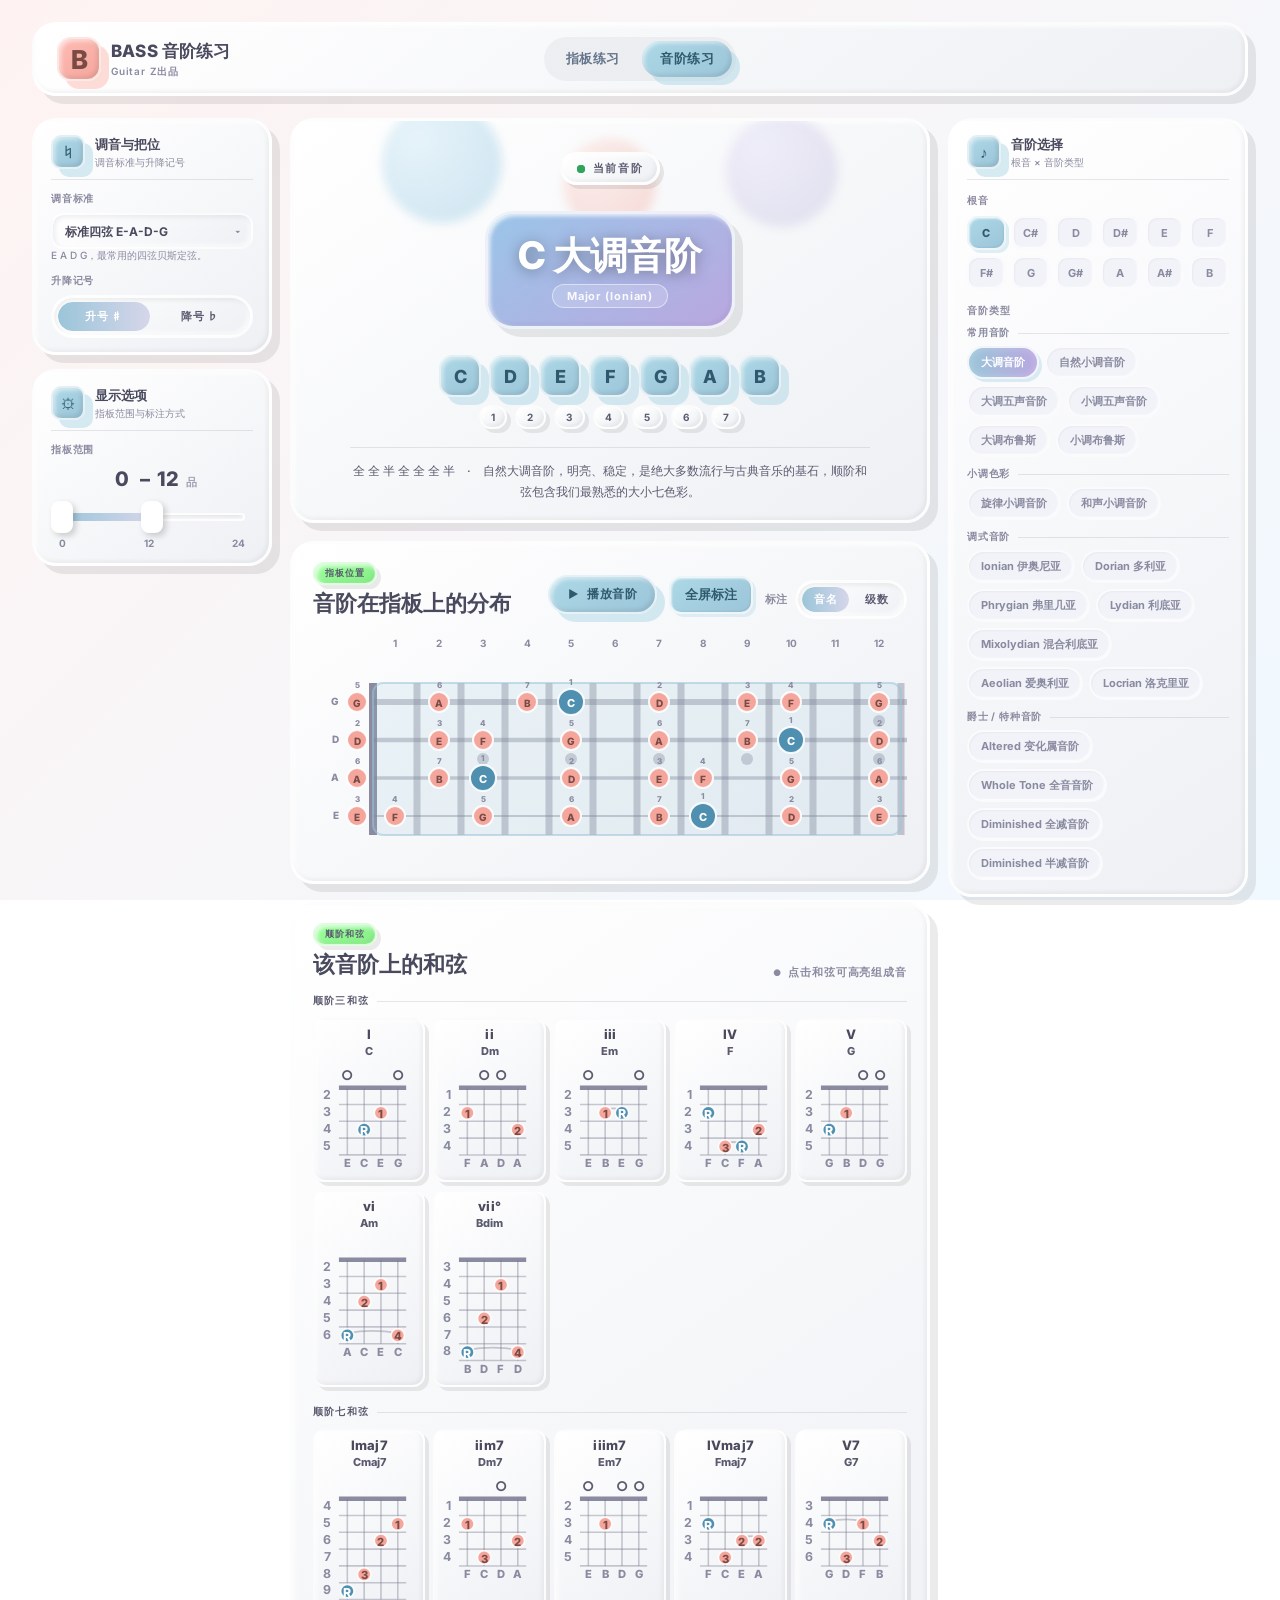
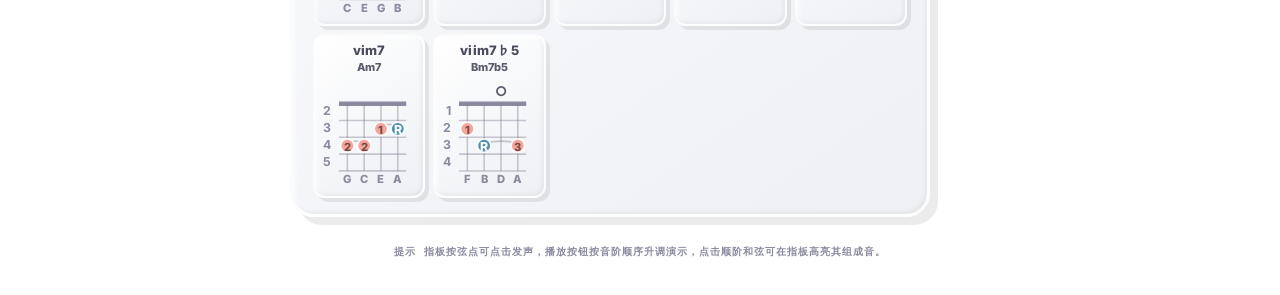
==== commit ef4942af: "移除和弦速查页，并把和弦引擎/音阶指板改为弦数无关 - 删除 chords.html、chord-app.js 及贝斯和弦页专属样式（贝斯中和弦使用场景很少） - index.html / scale" ====
--- a/scales.html
+++ b/scales.html
@@ -25,7 +25,6 @@
         </a>
         <nav class="tool-nav tabs" aria-label="工具导航">
           <a class="tool-tab" href="index.html">指板练习</a>
-          <a class="tool-tab" href="chords.html">和弦速查</a>
           <a class="tool-tab active" href="scales.html" aria-current="page">音阶练习</a>
         </nav>
       </header>
--- a/chord-styles.css
+++ b/chord-styles.css
@@ -1,6 +1,6 @@
 /* ============================================================
-   GUITAR 和弦速查 — Claymorphism 黏土拟态浅色主题
-   与「GUITAR 指板记忆」（styles.css）保持同一套设计语言：
+   BASS 音阶练习 — Claymorphism 黏土拟态浅色主题
+   与「BASS 指板记忆」（styles.css）保持同一套设计语言：
    浅桃→浅蓝页面渐变 + 白→浅灰中性黏土卡片 + 四色柔和彩色黏土
    （柔桃 / 宝宝蓝 / 薄荷 / 丁香）
    双重阴影 + 大圆角 + 3px 白边；hover 上浮、active 下压。
@@ -185,7 +185,7 @@
 .tool-link:active { transform: translateY(1px); }
 .tool-link:focus-visible { outline: 3px solid var(--purple-400); outline-offset: 2px; }
 
-/* 顶栏双 Tab 切换器（指板练习 ↔ 和弦速查） */
+/* 顶栏双 Tab 切换器（指板练习 ↔ 音阶练习） */
 .tool-nav.tabs {
   gap: 4px;
   padding: 4px;
@@ -1308,105 +1308,3 @@
   .detail-diagram svg { max-width: 200px; }
 }
 
-/* ===================== 贝斯和弦页：和声图例与琶音路径 ===================== */
-.chord-legend {
-  display: flex;
-  gap: 18px;
-  flex-wrap: wrap;
-  align-items: center;
-  margin-top: 12px;
-  padding: 10px 14px;
-  background: rgba(255, 255, 255, 0.55);
-  border-radius: 14px;
-  font-size: 13px;
-  color: #4a3a52;
-}
-.chord-legend .legend-item {
-  display: inline-flex;
-  align-items: center;
-  gap: 6px;
-}
-.chord-legend .dot {
-  display: inline-block;
-  width: 12px;
-  height: 12px;
-  border-radius: 50%;
-  border: 1.5px solid #1a1322;
-}
-.chord-legend .dot-root { background: #ef6a4d; }
-.chord-legend .dot-3 { background: #7aa2d4; }
-.chord-legend .dot-5 { background: #9bc494; }
-.chord-legend .dot-7 { background: #cba6e3; }
-
-.arp-block {
-  margin-top: 10px;
-}
-.arp-path {
-  margin-top: 10px;
-}
-.arp-list {
-  list-style: none;
-  margin: 0;
-  padding: 0;
-  display: flex;
-  align-items: center;
-  flex-wrap: wrap;
-  gap: 10px;
-}
-.arp-step {
-  display: inline-flex;
-  align-items: center;
-  gap: 8px;
-  padding: 10px 14px;
-  background: linear-gradient(180deg, #ffffff 0%, #fbf3ec 100%);
-  border-radius: 14px;
-  box-shadow: 0 2px 0 rgba(0, 0, 0, 0.06);
-  font-size: 14px;
-  color: #2a2030;
-}
-.arp-idx {
-  display: inline-flex;
-  align-items: center;
-  justify-content: center;
-  width: 24px;
-  height: 24px;
-  border-radius: 50%;
-  font-weight: 700;
-  font-size: 12px;
-  color: #1a1322;
-  background: #ef6a4d;
-}
-.arp-name {
-  font-weight: 700;
-  font-size: 16px;
-  color: #2a2030;
-}
-.arp-loc {
-  color: #6f5d7c;
-  font-size: 13px;
-}
-.arp-arrow {
-  list-style: none;
-  color: #b6a5c0;
-  font-size: 20px;
-  font-weight: 700;
-}
-.arp-miss .arp-name,
-.arp-miss .arp-loc {
-  color: #b6a5c0;
-}
-.arp-empty {
-  margin: 0;
-  padding: 14px;
-  background: rgba(255, 255, 255, 0.55);
-  border-radius: 12px;
-  color: #6f5d7c;
-  font-size: 14px;
-}
-
-/* 指板 SVG 容器：贝斯 4 弦版式（深色琴颈更直观） */
-.chord-fretboard {
-  background: transparent;
-  display: block;
-  margin: 0 auto;
-}
--- a/scale-styles.css
+++ b/scale-styles.css
@@ -162,35 +162,6 @@
   margin: 0 auto;
 }
 
-/* 顺阶和弦卡片「查看详情」按钮：与 chord 速查页跳转入口对齐 */
-.chord-cell-detail-btn {
-  margin-top: 4px;
-  padding: 4px 8px;
-  font-size: 10px;
-  font-weight: 800;
-  letter-spacing: 0.02em;
-  color: #7a4a44;
-  background: #fde6e1;
-  border: 1px solid rgba(245, 166, 156, 0.7);
-  border-radius: 999px;
-  cursor: pointer;
-  transition: translate .15s ease, box-shadow .15s ease, background .15s ease;
-  white-space: nowrap;
-}
-.chord-cell-detail-btn:hover,
-.chord-cell-detail-btn:focus-visible {
-  translate: 0 -2px;
-  background: #fff5f1;
-  box-shadow: var(--shadow-clay-sm, 0 2px 0 #d2d6e0);
-  outline: none;
-}
-.chord-cell-detail-btn:active { translate: 0 0; }
-.chord-cell.active .chord-cell-detail-btn {
-  background: #fff;
-  border-color: rgba(47, 164, 90, 0.5);
-  color: var(--green);
-}
-
 /* 品格区间双滑块（指板范围） */
 .fret-range-slider { margin-top: 10px; }
 .range-values {
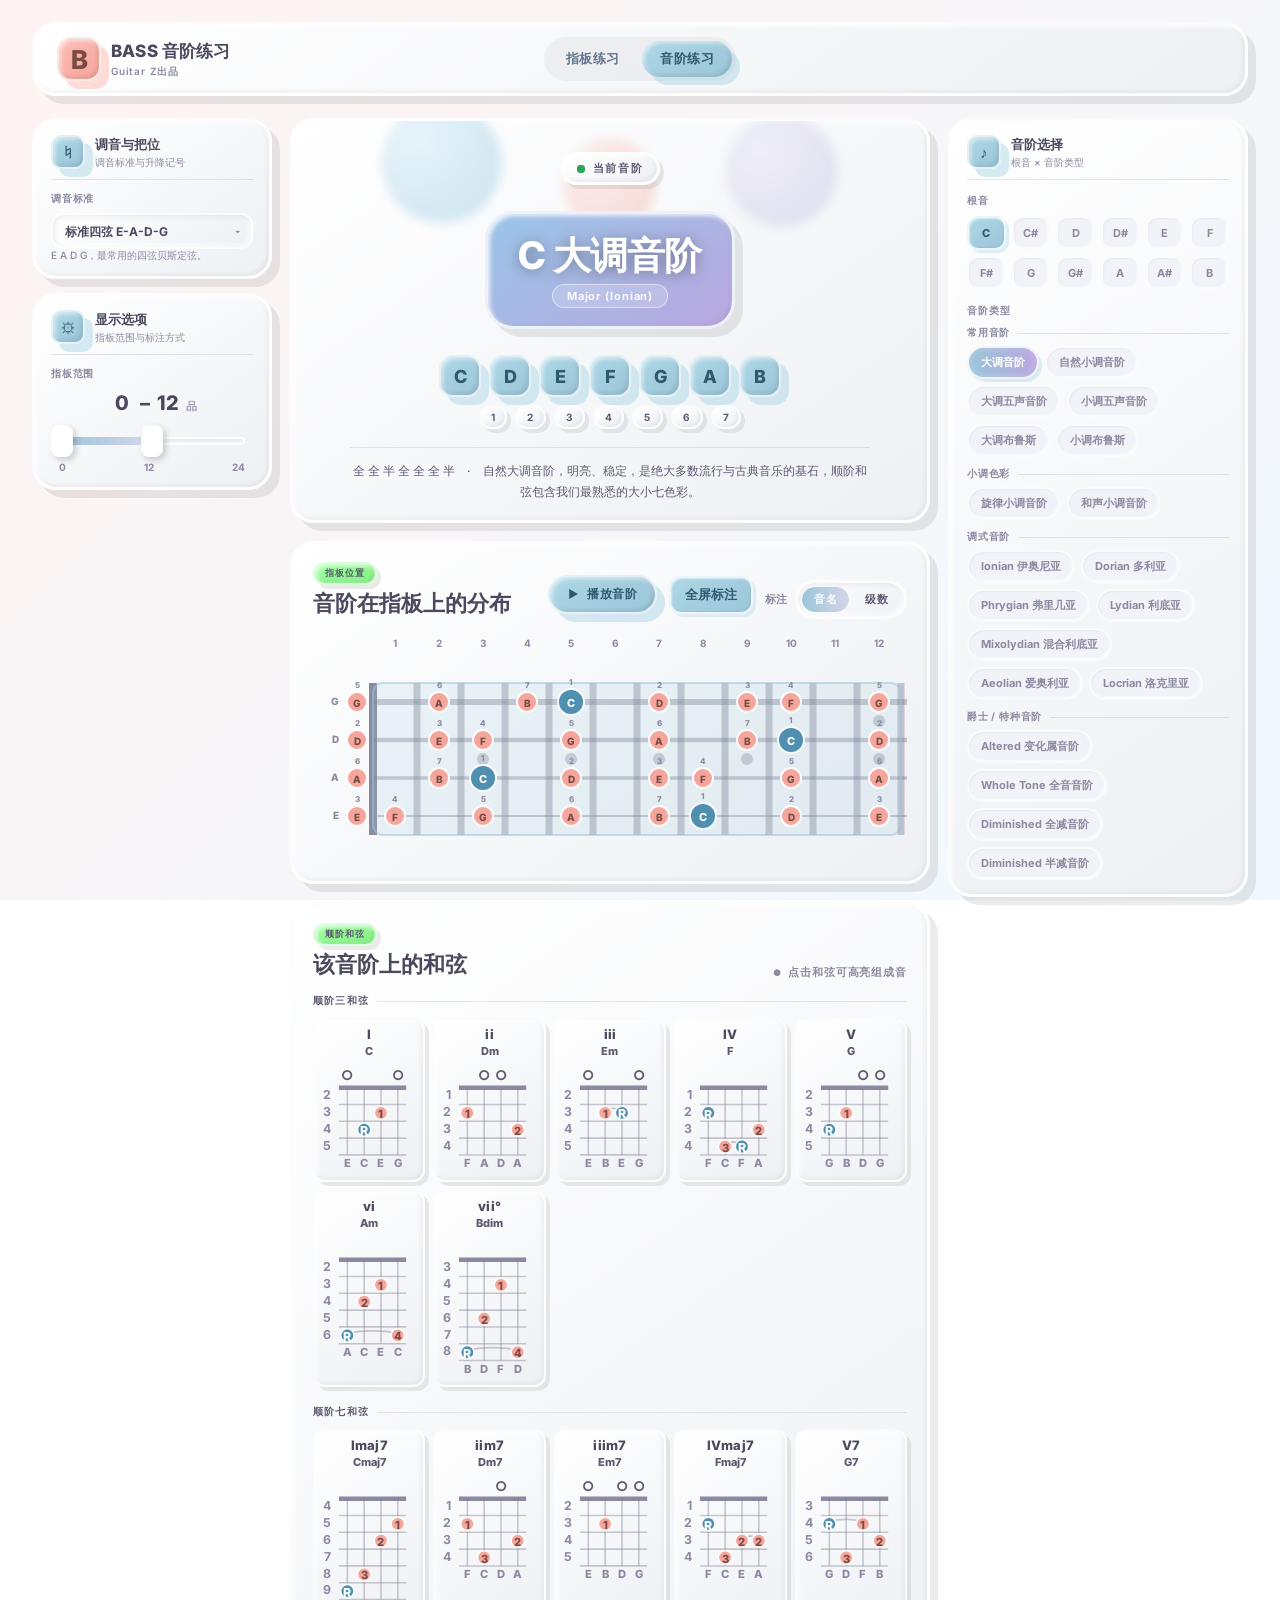
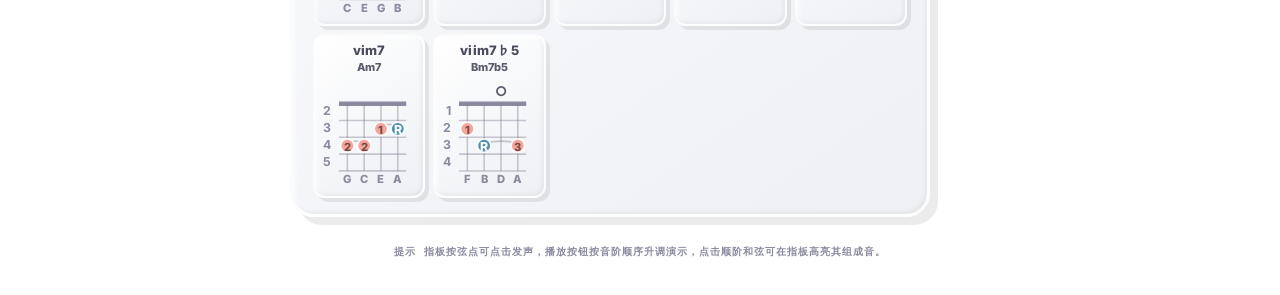
==== commit cd9c9f2d: "音名拼写跟随调性：修复 D 大调显示 Gb/Db 的等音替代错误 - 新增 createSpeller()/keySpellMode()（chord-engine.js）：升降号由当前调性决定，   " ====
--- a/scales.html
+++ b/scales.html
@@ -54,13 +54,6 @@
               </div>
               <p class="tuning-desc" id="tuningDesc">E A D G，最常用的四弦贝斯定弦。</p>
             </div>
-            <div class="setting-block">
-              <span class="setting-label">升降记号</span>
-              <div class="segmented" id="accidentalSwitch" role="group" aria-label="升降记号">
-                <button type="button" data-acc="sharp" class="active" aria-pressed="true">升号 ♯</button>
-                <button type="button" data-acc="flat" aria-pressed="false">降号 ♭</button>
-              </div>
-            </div>
           </article>
 
           <article class="control-card brutal-shadow">
@@ -202,8 +195,8 @@
       </footer>
     </main>
 
-    <script src="chord-engine.js?v=3"></script>
-    <script src="scale-app.js?v=11"></script>
+    <script src="chord-engine.js?v=4"></script>
+    <script src="scale-app.js?v=12"></script>
     <script src="fretboard-annotate.js?v=7"></script>
     <script>
       // 全屏标注入口
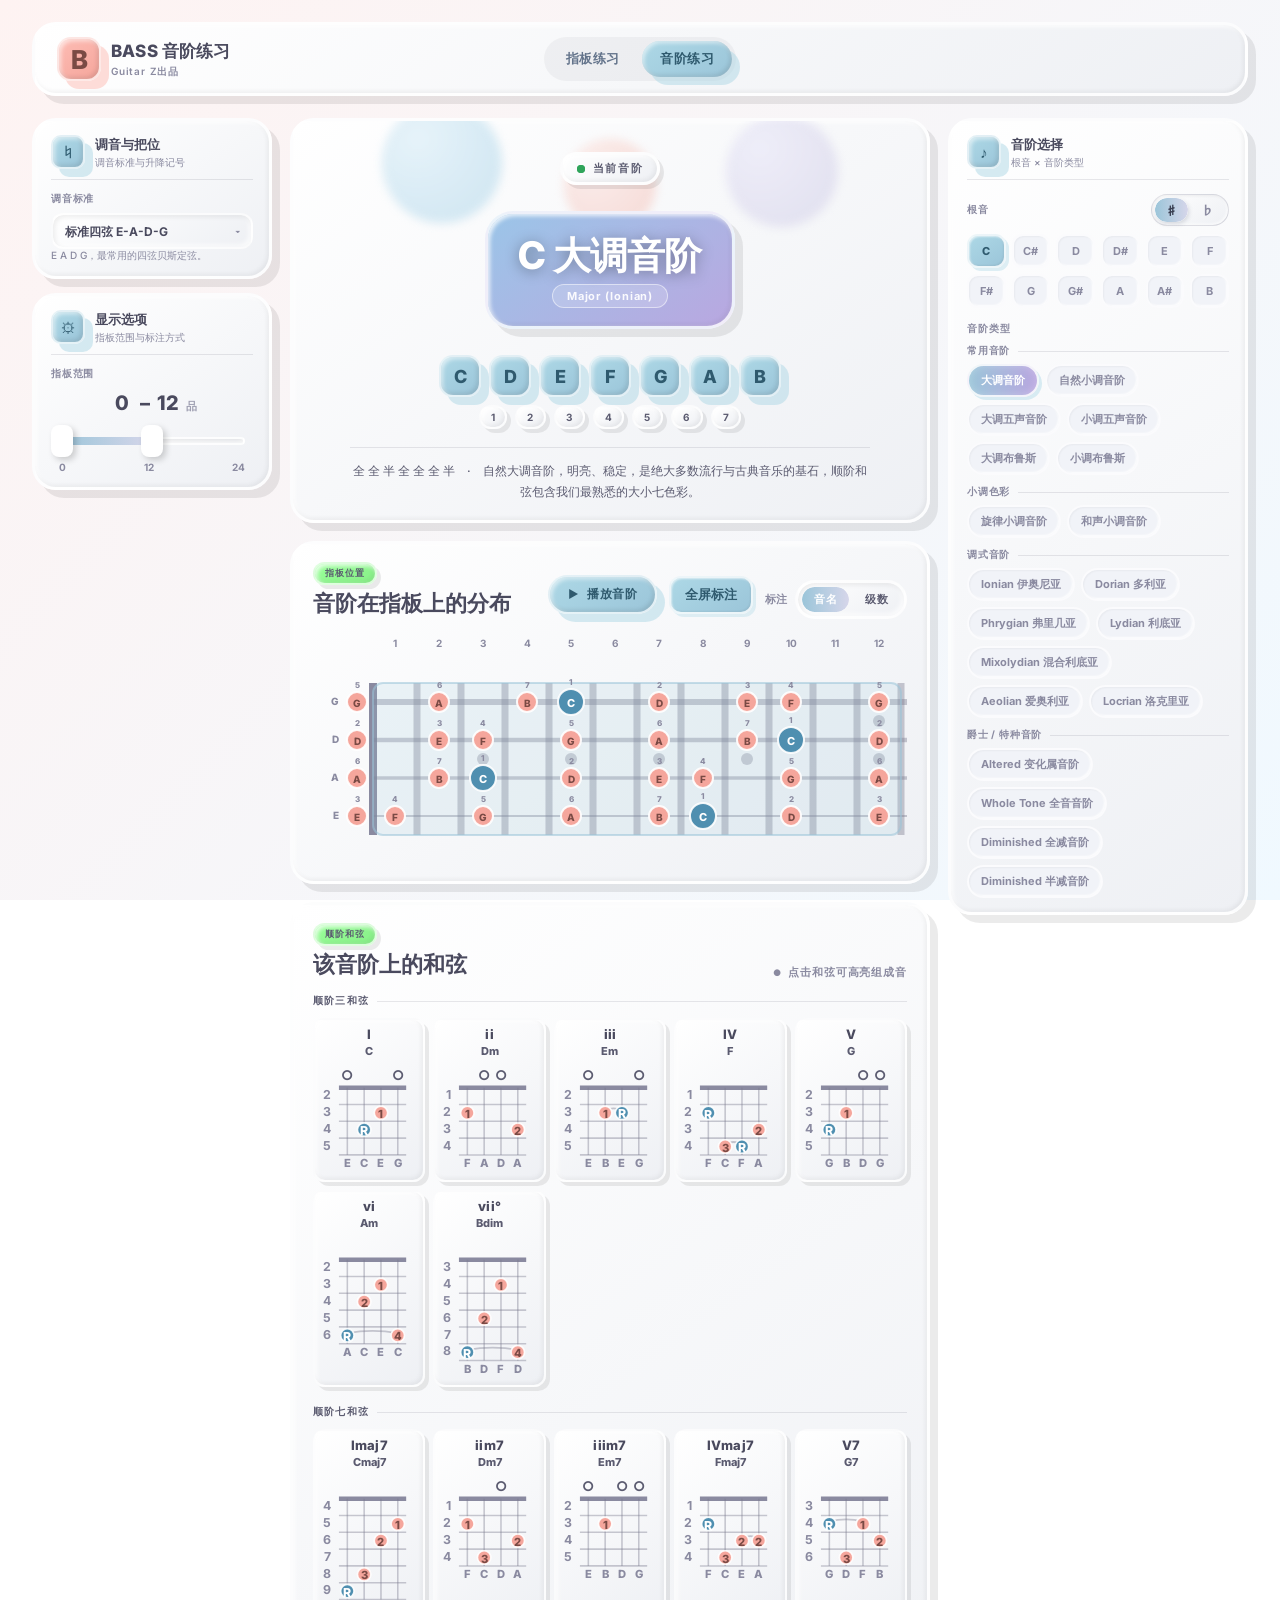
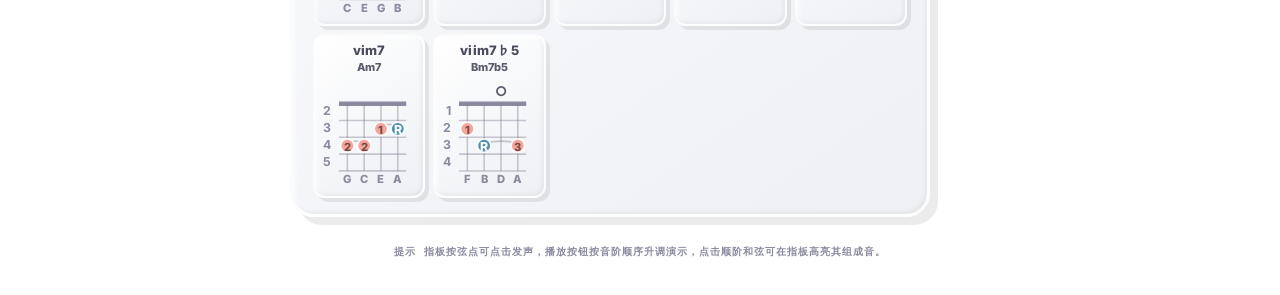
==== commit a1dae5c3: "音阶页新增升号/降号调名切换开关，偏好持久保存（bass-spell-pref）" ====
--- a/scales.html
+++ b/scales.html
@@ -9,7 +9,7 @@
     <link rel="preconnect" href="https://fonts.googleapis.com" />
     <link rel="preconnect" href="https://fonts.gstatic.com" crossorigin />
     <link href="https://fonts.googleapis.com/css2?family=Inter:wght@300;400;500;600;700;800&display=swap" rel="stylesheet" />
-    <link rel="stylesheet" href="chord-styles.css?v=13" />
+    <link rel="stylesheet" href="chord-styles.css?v=14" />
     <link rel="stylesheet" href="scale-styles.css?v=6" />
     <link rel="stylesheet" href="fretboard-fullscreen.css?v=4" />
   </head>
@@ -178,7 +178,13 @@
               </div>
             </div>
             <div class="selector-block">
-              <span class="selector-label">根音</span>
+              <div class="selector-label-row">
+                <span class="selector-label">根音</span>
+                <div class="segmented spell-pref-switch" id="spellPrefSwitch" role="group" aria-label="调名升降号">
+                  <button type="button" data-acc="sharp" class="active" aria-pressed="true" title="升号调名">♯</button>
+                  <button type="button" data-acc="flat" aria-pressed="false" title="降号调名">♭</button>
+                </div>
+              </div>
               <div class="root-buttons" id="rootButtons" role="group" aria-label="根音选择"></div>
             </div>
             <div class="selector-block">
@@ -195,8 +201,8 @@
       </footer>
     </main>
 
-    <script src="chord-engine.js?v=4"></script>
-    <script src="scale-app.js?v=12"></script>
+    <script src="chord-engine.js?v=5"></script>
+    <script src="scale-app.js?v=13"></script>
     <script src="fretboard-annotate.js?v=7"></script>
     <script>
       // 全屏标注入口
--- a/chord-styles.css
+++ b/chord-styles.css
@@ -649,6 +649,43 @@
   text-transform: uppercase;
   letter-spacing: 0.1em;
   color: var(--text-3);
+}
+
+/* 根音标签行：左标签 + 右侧调名 ♯/♭ 开关 */
+.selector-label-row {
+  display: flex;
+  align-items: center;
+  justify-content: space-between;
+  gap: 8px;
+  margin-bottom: 8px;
+}
+.selector-label-row .selector-label { margin-bottom: 0; }
+.spell-pref-switch {
+  display: inline-flex;
+  gap: 3px;
+  padding: 3px;
+  border-radius: 999px;
+  background: var(--surface, #eef1f8);
+  border: 1px solid rgba(120, 120, 140, 0.22);
+  box-shadow: inset 1px 1px 3px rgba(0, 0, 0, 0.06), inset -1px -1px 3px rgba(255, 255, 255, 0.85);
+}
+.spell-pref-switch button {
+  min-width: 30px;
+  padding: 3px 10px;
+  border: 0;
+  border-radius: 999px;
+  background: transparent;
+  cursor: pointer;
+  font-size: 13px;
+  font-weight: 800;
+  line-height: 1.4;
+  color: var(--text-3, #8a8fa3);
+  transition: background 0.15s ease, color 0.15s ease, box-shadow 0.15s ease;
+}
+.spell-pref-switch button.active {
+  background: #fff;
+  color: var(--text-1, #3a3f52);
+  box-shadow: 1px 2px 4px rgba(60, 70, 100, 0.18);
 }
 
 /* 根音按钮：12 个拆为两行（每行 6 个） */
